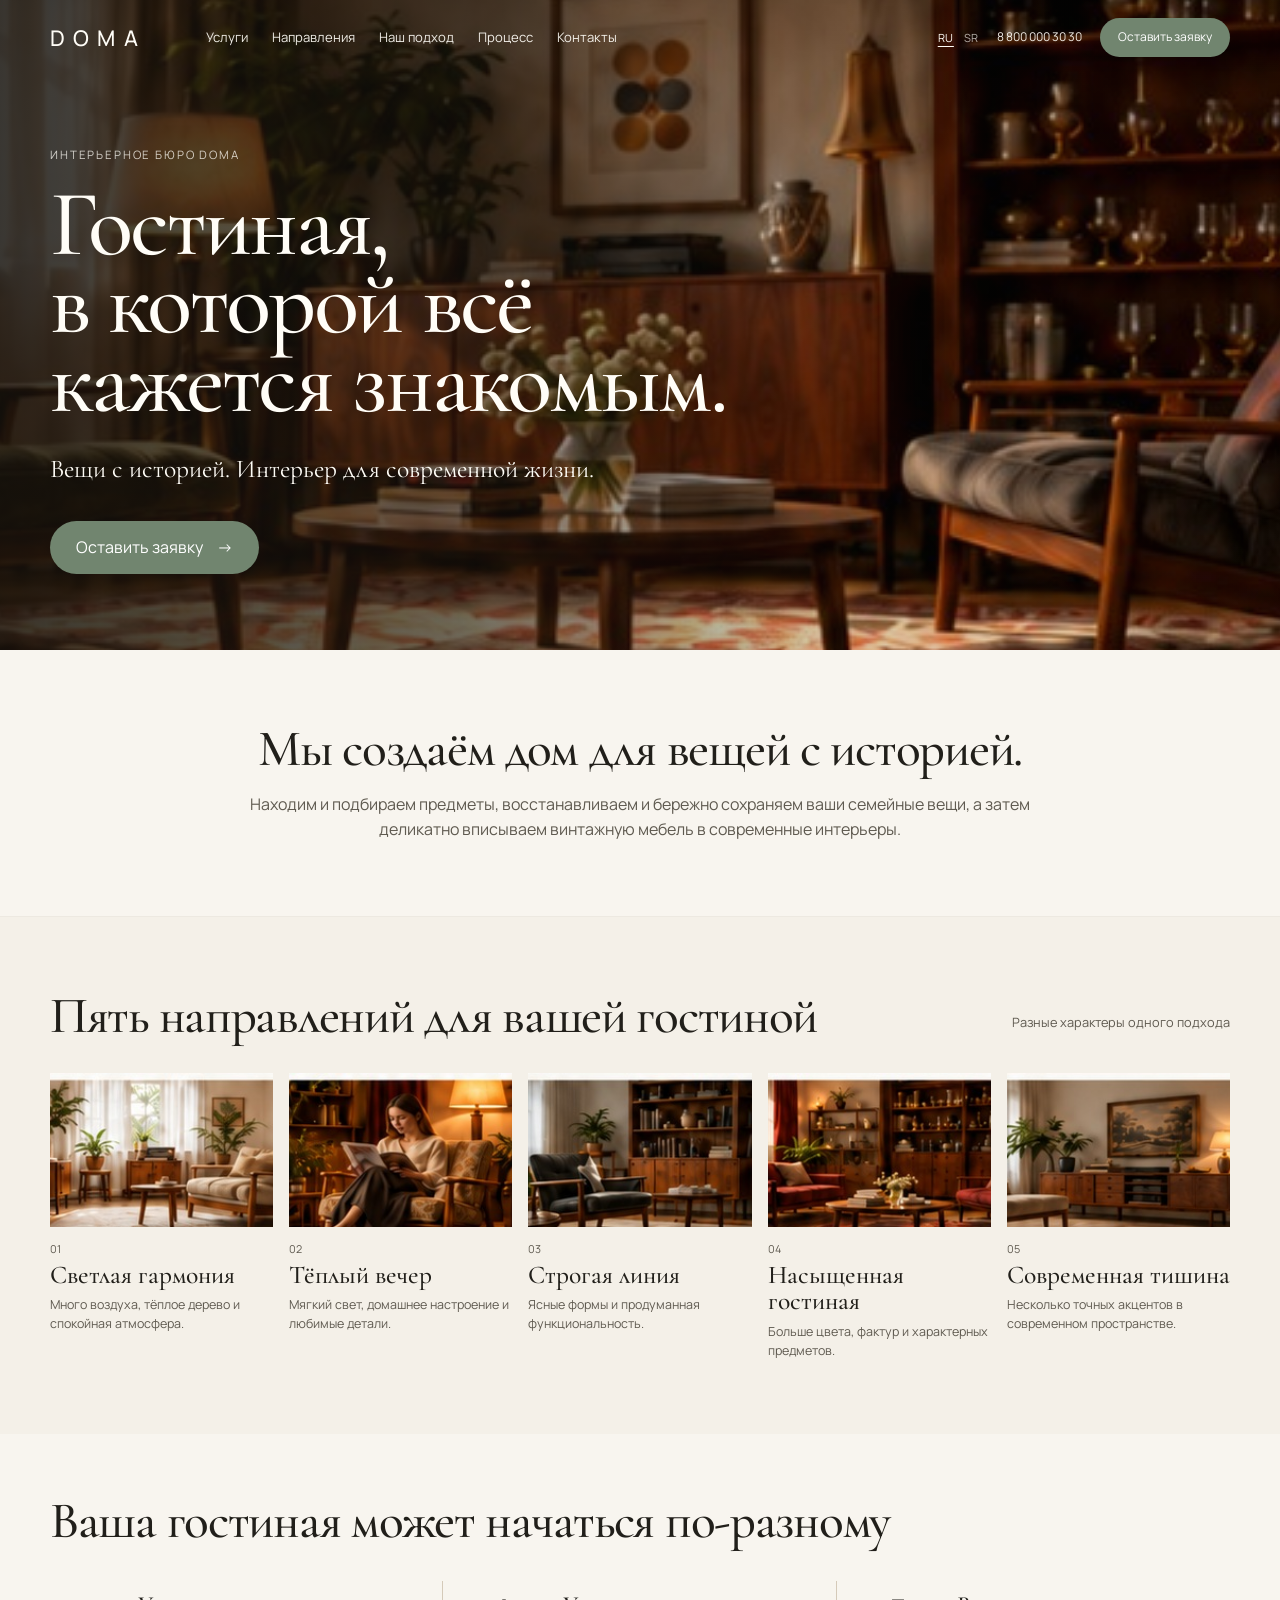
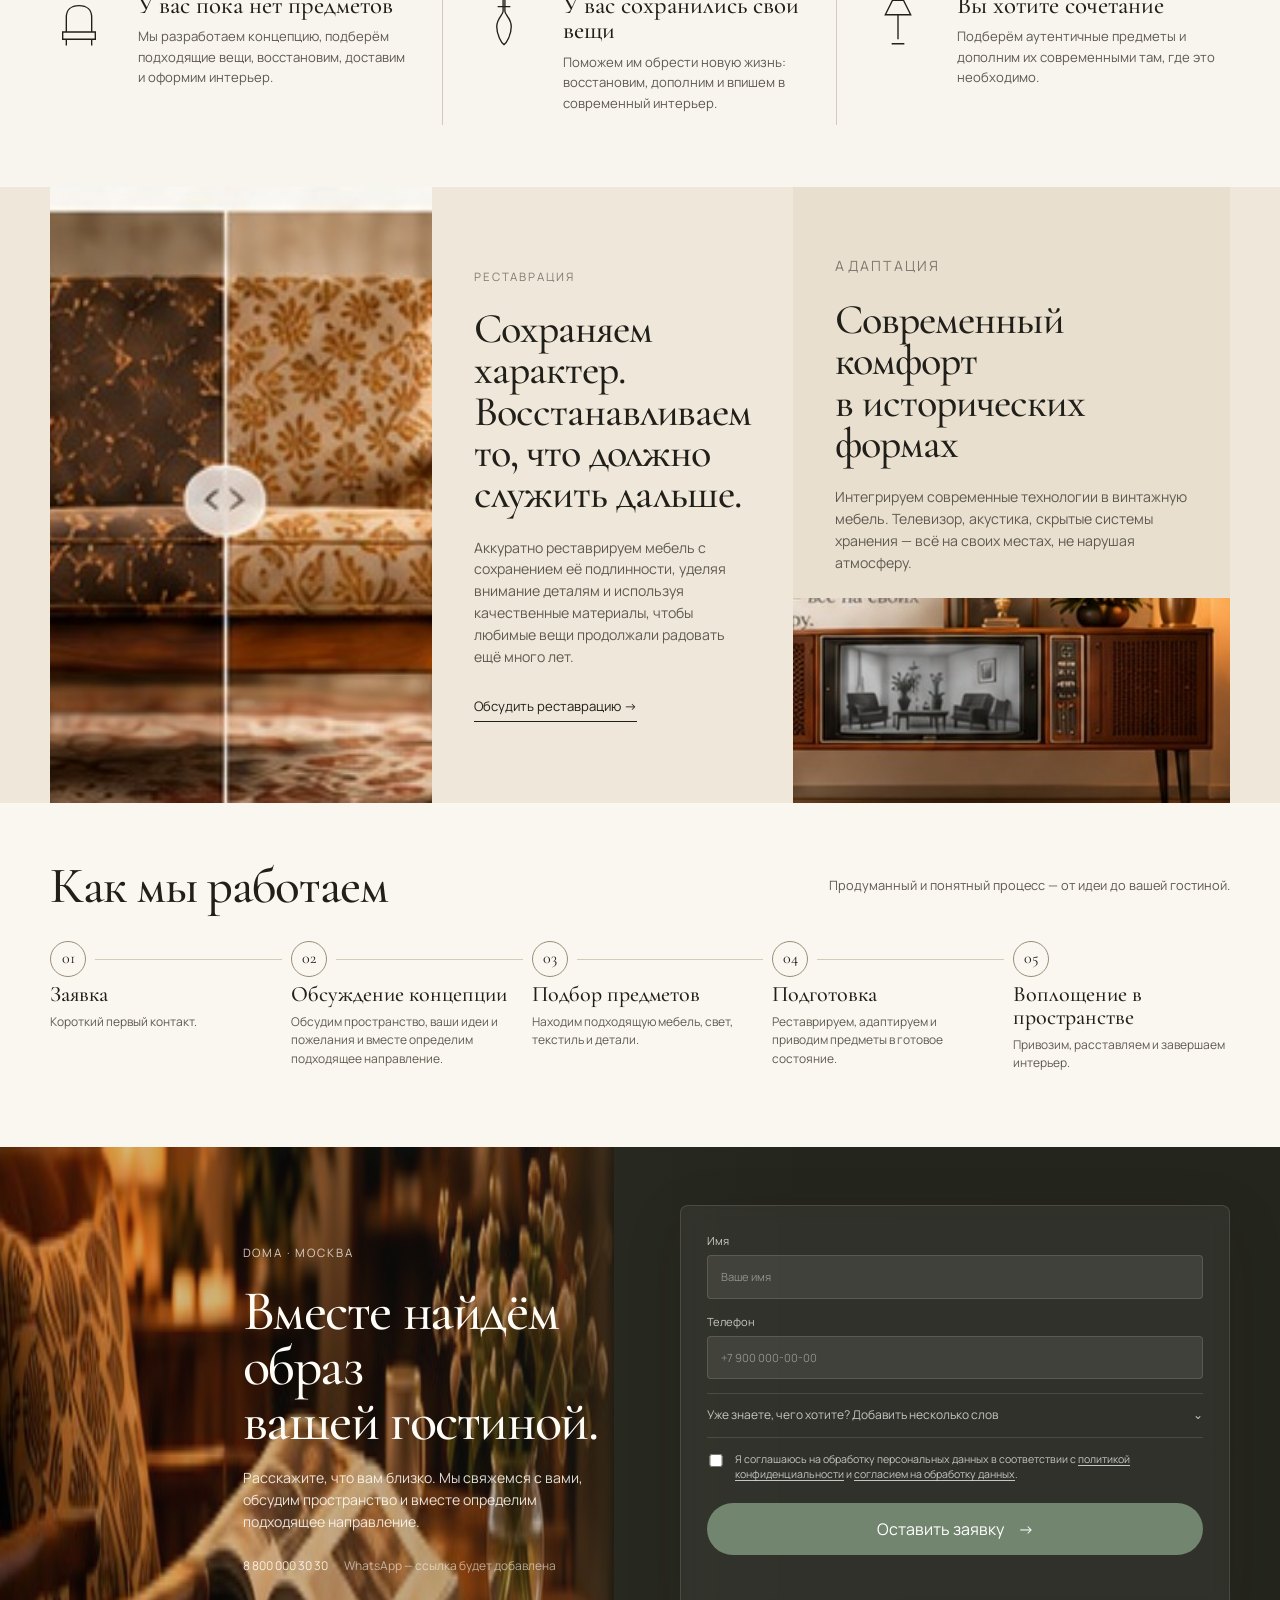
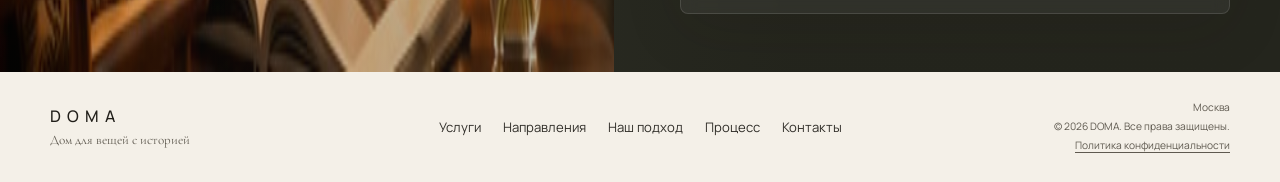
==== index.html @ 8024b42d "01" ====
<!doctype html>
<html lang="ru">
<head>
  <meta charset="utf-8">
  <meta name="viewport" content="width=device-width, initial-scale=1">
  <meta name="description" content="DOMA — интерьерное бюро. Гостиные с вещами с историей и комфортом современной жизни.">
  <meta name="theme-color" content="#2d2a20">
  <title>DOMA — вещи с историей, интерьер для современной жизни</title>
  <link rel="preconnect" href="https://fonts.googleapis.com">
  <link rel="preconnect" href="https://fonts.gstatic.com" crossorigin>
  <link href="https://fonts.googleapis.com/css2?family=Cormorant+Garamond:wght@400;500;600&family=Manrope:wght@400;500;600&display=swap" rel="stylesheet">
  <link rel="alternate" hreflang="ru" href="index.html">
  <link rel="alternate" hreflang="sr-Latn" href="sr/index.html">
  <link rel="stylesheet" href="styles.css">
</head>
<body>
  <header class="site-header" id="top">
    <div class="container header-row">
      <a class="brand" href="#top" aria-label="DOMA — на главную">DOMA</a>
      <button class="menu-toggle" type="button" aria-expanded="false" aria-controls="main-nav" aria-label="Открыть меню">
        <span></span><span></span>
      </button>
      <nav class="main-nav" id="main-nav" aria-label="Основная навигация">
        <a href="#services">Услуги</a>
        <a href="#directions">Направления</a>
        <a href="#approach">Наш подход</a>
        <a href="#process">Процесс</a>
        <a href="#contacts">Контакты</a>
      </nav>
      <div class="header-meta">
        <div class="language-switch" aria-label="Языки">
          <a class="active" href="index.html" lang="ru" aria-current="page">RU</a>
          <a href="sr/index.html" lang="sr-Latn">SR</a>
        </div>
        <span class="header-phone">8 800 000 30 30</span>
        <a class="button button-small" href="#contacts">Оставить заявку</a>
      </div>
    </div>
  </header>

  <main>
    <section class="hero" aria-labelledby="hero-title">
      <div class="hero-media" role="img" aria-label="Тёплая гостиная с деревянной мебелью, креслами и мягким светом"></div>
      <div class="hero-shade"></div>
      <div class="container hero-content">
        <p class="eyebrow">Интерьерное бюро DOMA</p>
        <h1 id="hero-title">Гостиная,<br>в которой всё<br>кажется знакомым.</h1>
        <p class="hero-lead">Вещи с историей. Интерьер для современной жизни.</p>
        <a class="button" href="#contacts">Оставить заявку <span aria-hidden="true">→</span></a>
      </div>
    </section>

    <section class="intro section" id="approach">
      <div class="container intro-inner">
        <h2>Мы создаём дом для вещей с историей.</h2>
        <p>Находим и подбираем предметы, восстанавливаем и бережно сохраняем ваши семейные вещи, а затем деликатно вписываем винтажную мебель в современные интерьеры.</p>
      </div>
    </section>

    <section class="section directions" id="directions">
      <div class="container">
        <div class="section-heading-row">
          <h2>Пять направлений для вашей гостиной</h2>
          <span class="quiet-link">Разные характеры одного подхода</span>
        </div>

        <div class="direction-grid" role="list">
          <article class="direction-card" role="listitem">
            <img src="assets/direction-1.jpg" alt="Светлая гостиная с деревянной мебелью и спокойной палитрой" loading="lazy">
            <div class="direction-number">01</div>
            <h3>Светлая гармония</h3>
            <p>Много воздуха, тёплое дерево и спокойная атмосфера.</p>
          </article>
          <article class="direction-card" role="listitem">
            <img src="assets/direction-2.jpg" alt="Женщина читает журнал в кресле при тёплом свете торшера" loading="lazy">
            <div class="direction-number">02</div>
            <h3>Тёплый вечер</h3>
            <p>Мягкий свет, домашнее настроение и любимые детали.</p>
          </article>
          <article class="direction-card" role="listitem">
            <img src="assets/direction-3.jpg" alt="Строгая гостиная с лаконичной деревянной мебелью" loading="lazy">
            <div class="direction-number">03</div>
            <h3>Строгая линия</h3>
            <p>Ясные формы и продуманная функциональность.</p>
          </article>
          <article class="direction-card" role="listitem">
            <img src="assets/direction-4.jpg" alt="Насыщенная гостиная с сервантом, ковром и тёплым светом" loading="lazy">
            <div class="direction-number">04</div>
            <h3>Насыщенная гостиная</h3>
            <p>Больше цвета, фактур и характерных предметов.</p>
          </article>
          <article class="direction-card" role="listitem">
            <img src="assets/direction-5.jpg" alt="Современная спокойная гостиная с несколькими винтажными акцентами" loading="lazy">
            <div class="direction-number">05</div>
            <h3>Современная тишина</h3>
            <p>Несколько точных акцентов в современном пространстве.</p>
          </article>
        </div>
      </div>
    </section>

    <section class="section services" id="services">
      <div class="container">
        <h2>Ваша гостиная может начаться по-разному</h2>
        <div class="service-grid">
          <article class="service-item">
            <svg viewBox="0 0 64 64" aria-hidden="true"><path d="M18 43V27c0-8 5-13 14-13s14 5 14 13v16M14 43h36v8H14zM18 51v7M46 51v7"/></svg>
            <div><h3>У вас пока нет предметов</h3><p>Мы разработаем концепцию, подберём подходящие вещи, восстановим, доставим и оформим интерьер.</p></div>
          </article>
          <article class="service-item">
            <svg viewBox="0 0 64 64" aria-hidden="true"><path d="M31 7v13c0 4-7 8-7 17 0 9 5 18 8 20 3-2 8-11 8-20 0-9-7-13-7-17V7M25 15h14"/></svg>
            <div><h3>У вас сохранились свои вещи</h3><p>Поможем им обрести новую жизнь: восстановим, дополним и впишем в современный интерьер.</p></div>
          </article>
          <article class="service-item">
            <svg viewBox="0 0 64 64" aria-hidden="true"><path d="M18 24h28L38 8H26zM32 24v27M25 56h14"/></svg>
            <div><h3>Вы хотите сочетание</h3><p>Подберём аутентичные предметы и дополним их современными там, где это необходимо.</p></div>
          </article>
        </div>
      </div>
    </section>

    <section class="craft-section">
      <div class="container craft-grid">
        <div class="restoration-visual">
          <img src="assets/restoration.jpg" alt="Кресло до и после реставрации" loading="lazy">
        </div>
        <div class="craft-copy">
          <p class="eyebrow dark">Реставрация</p>
          <h2>Сохраняем характер.<br>Восстанавливаем то, что должно служить дальше.</h2>
          <p>Аккуратно реставрируем мебель с сохранением её подлинности, уделяя внимание деталям и используя качественные материалы, чтобы любимые вещи продолжали радовать ещё много лет.</p>
          <a class="text-button" href="#contacts">Обсудить реставрацию <span aria-hidden="true">→</span></a>
        </div>
        <div class="technology-card">
          <div class="technology-copy">
            <p class="eyebrow dark">Адаптация</p>
            <h2>Современный комфорт<br>в исторических формах</h2>
            <p>Интегрируем современные технологии в винтажную мебель. Телевизор, акустика, скрытые системы хранения — всё на своих местах, не нарушая атмосферу.</p>
          </div>
          <img src="assets/tv.jpg" alt="Телевизор в деревянном корпусе в стилистике 1970-х на высоких ножках" loading="lazy">
        </div>
      </div>
    </section>

    <section class="section process" id="process">
      <div class="container">
        <div class="section-heading-row process-heading">
          <h2>Как мы работаем</h2>
          <p>Продуманный и понятный процесс — от идеи до вашей гостиной.</p>
        </div>
        <ol class="process-list">
          <li><span>01</span><h3>Заявка</h3><p>Короткий первый контакт.</p></li>
          <li><span>02</span><h3>Обсуждение концепции</h3><p>Обсудим пространство, ваши идеи и пожелания и вместе определим подходящее направление.</p></li>
          <li><span>03</span><h3>Подбор предметов</h3><p>Находим подходящую мебель, свет, текстиль и детали.</p></li>
          <li><span>04</span><h3>Подготовка</h3><p>Реставрируем, адаптируем и приводим предметы в готовое состояние.</p></li>
          <li><span>05</span><h3>Воплощение в пространстве</h3><p>Привозим, расставляем и завершаем интерьер.</p></li>
        </ol>
      </div>
    </section>

    <section class="contact-section" id="contacts">
      <div class="contact-media" aria-hidden="true"></div>
      <div class="contact-shade" aria-hidden="true"></div>
      <div class="container contact-grid">
        <div class="contact-copy">
          <p class="eyebrow">DOMA · Москва</p>
          <h2>Вместе найдём образ<br>вашей гостиной.</h2>
          <p>Расскажите, что вам близко. Мы свяжемся с вами, обсудим пространство и вместе определим подходящее направление.</p>
          <div class="contact-notes">
            <span>8 800 000 30 30</span>
            <span class="muted-contact">WhatsApp — ссылка будет добавлена</span>
          </div>
        </div>

        <form class="lead-form" id="lead-form" action="https://formsubmit.co/d2359011@gmail.com" method="POST" novalidate>
          <input type="hidden" name="_subject" value="Новая заявка с сайта DOMA">
          <input type="hidden" name="_template" value="table">
          <input type="text" name="_honey" class="honey" tabindex="-1" autocomplete="off" aria-hidden="true">

          <label>Имя
            <input type="text" name="name" autocomplete="name" required placeholder="Ваше имя">
          </label>
          <label>Телефон
            <input type="tel" name="phone" autocomplete="tel" inputmode="tel" required placeholder="+7 900 000-00-00">
          </label>

          <button class="optional-toggle" type="button" aria-expanded="false" aria-controls="optional-message">
            Уже знаете, чего хотите? Добавить несколько слов <span aria-hidden="true">⌄</span>
          </button>
          <div class="optional-message" id="optional-message" hidden>
            <label>Комментарий <span class="optional">необязательно</span>
              <textarea name="message" rows="4" placeholder="Например, какие вещи уже есть или какую атмосферу вы представляете"></textarea>
            </label>
          </div>

          <label class="consent-row">
            <input type="checkbox" name="consent" value="yes" required>
            <span>Я соглашаюсь на обработку персональных данных в соответствии с <a href="privacy.html" target="_blank" rel="noopener">политикой конфиденциальности</a> и <a href="consent.html" target="_blank" rel="noopener">согласием на обработку данных</a>.</span>
          </label>

          <button class="button form-submit" type="submit">Оставить заявку <span aria-hidden="true">→</span></button>
          <p class="form-status" id="form-status" role="status" aria-live="polite"></p>
        </form>
      </div>
    </section>
  </main>

  <footer class="footer">
    <div class="container footer-row">
      <div>
        <div class="brand footer-brand">DOMA</div>
        <div class="footer-tagline">Дом для вещей с историей</div>
      </div>
      <nav class="footer-nav" aria-label="Навигация в подвале">
        <a href="#services">Услуги</a>
        <a href="#directions">Направления</a>
        <a href="#approach">Наш подход</a>
        <a href="#process">Процесс</a>
        <a href="#contacts">Контакты</a>
      </nav>
      <div class="footer-legal">
        <span>Москва</span>
        <span>© 2026 DOMA. Все права защищены.</span>
        <a href="privacy.html">Политика конфиденциальности</a>
      </div>
    </div>
  </footer>

  <script src="script.js"></script>
</body>
</html>
---- styles.css ----
:root {
  --ink: #211f1a;
  --soft-ink: #5f5a50;
  --paper: #f4f0e8;
  --paper-2: #ece5d8;
  --line: #d5cab9;
  --green: #71856f;
  --green-dark: #566a55;
  --dark: #2c2b21;
  --white: #fffdf7;
  --serif: "Cormorant Garamond", Georgia, serif;
  --sans: "Manrope", Arial, sans-serif;
  --shadow: 0 16px 60px rgba(31, 25, 17, .12);
}

* { box-sizing: border-box; }
html { scroll-behavior: smooth; }
body {
  margin: 0;
  color: var(--ink);
  background: var(--paper);
  font-family: var(--sans);
  font-size: 16px;
  line-height: 1.55;
  -webkit-font-smoothing: antialiased;
}
img { display: block; max-width: 100%; }
a { color: inherit; }
button, input, textarea { font: inherit; }
button { color: inherit; }
.container { width: min(1180px, calc(100% - 48px)); margin-inline: auto; }
.section { padding: 74px 0; }
h1, h2, h3 { font-family: var(--serif); font-weight: 500; margin: 0; }
h2 { font-size: clamp(2.2rem, 4vw, 4.2rem); line-height: .98; letter-spacing: -.025em; }
h3 { font-size: 1.72rem; line-height: 1.04; }
p { margin: 0; }

.site-header {
  position: absolute;
  z-index: 20;
  top: 0;
  left: 0;
  right: 0;
  color: var(--white);
  padding: 18px 0;
}
.header-row { display: flex; align-items: center; gap: 26px; }
.brand {
  font-family: var(--sans);
  font-weight: 500;
  letter-spacing: .38em;
  text-decoration: none;
  font-size: 1.35rem;
  white-space: nowrap;
}
.main-nav { display: flex; gap: 24px; margin-left: 34px; }
.main-nav a, .footer-nav a { text-decoration: none; font-size: .82rem; opacity: .92; }
.main-nav a:hover, .footer-nav a:hover { opacity: .65; }
.header-meta { display: flex; align-items: center; gap: 18px; margin-left: auto; font-size: .75rem; }
.language-switch { display: flex; gap: 10px; font-size: .7rem; letter-spacing: .05em; }
.language-switch a { color: inherit; text-decoration: none; opacity: .68; }
.language-switch a:hover { opacity: 1; }
.language-switch a.active { opacity: 1; text-decoration: underline; text-underline-offset: 4px; }
.header-phone { white-space: nowrap; opacity: .92; }
.menu-toggle { display: none; }

.button {
  display: inline-flex;
  align-items: center;
  justify-content: center;
  gap: 14px;
  border: 0;
  border-radius: 999px;
  padding: 14px 26px;
  background: var(--green);
  color: #fff;
  text-decoration: none;
  cursor: pointer;
  transition: transform .2s ease, background .2s ease;
}
.button:hover { background: var(--green-dark); transform: translateY(-1px); }
.button-small { padding: 10px 18px; font-size: .75rem; }

.hero { min-height: 650px; position: relative; display: grid; align-items: center; overflow: hidden; color: var(--white); }
.hero-media {
  position: absolute; inset: 0;
  background: url("assets/hero.jpg") center center / cover no-repeat;
  transform: scale(1.035);
}
.hero-shade {
  position: absolute; inset: 0;
  background: linear-gradient(90deg, rgba(20,17,12,.84) 0%, rgba(20,17,12,.62) 36%, rgba(20,17,12,.16) 65%, rgba(20,17,12,.06) 100%);
}
.hero-content { position: relative; z-index: 1; padding-top: 70px; }
.eyebrow { font-size: .72rem; text-transform: uppercase; letter-spacing: .16em; opacity: .76; margin-bottom: 22px; }
.eyebrow.dark { color: var(--soft-ink); }
.hero h1 { font-size: clamp(3.5rem, 7.3vw, 7.1rem); line-height: .84; letter-spacing: -.025em; max-width: 760px; }
.hero-lead { font-family: var(--serif); font-size: clamp(1.15rem, 2vw, 1.6rem); margin: 28px 0 32px; }

.intro { background: #f8f5ef; border-bottom: 1px solid rgba(100,89,70,.08); }
.intro-inner { text-align: center; max-width: 970px; }
.intro h2 { font-size: clamp(2.4rem, 4vw, 4rem); }
.intro p { max-width: 850px; margin: 18px auto 0; color: var(--soft-ink); font-size: 1rem; }

.section-heading-row { display: flex; align-items: end; justify-content: space-between; gap: 30px; margin-bottom: 32px; }
.quiet-link { color: var(--soft-ink); font-size: .8rem; padding-bottom: 8px; }
.direction-grid { display: grid; grid-template-columns: repeat(5, 1fr); gap: 16px; }
.direction-card img { width: 100%; aspect-ratio: 1.45 / 1; object-fit: cover; }
.direction-number { margin-top: 14px; font-size: .68rem; color: var(--soft-ink); }
.direction-card h3 { font-size: 1.6rem; margin-top: 4px; }
.direction-card p { color: var(--soft-ink); font-size: .78rem; margin-top: 8px; line-height: 1.5; }

.services { background: #f8f5ef; padding-top: 62px; padding-bottom: 62px; }
.services h2 { margin-bottom: 34px; }
.service-grid { display: grid; grid-template-columns: repeat(3, 1fr); }
.service-item { display: grid; grid-template-columns: 68px 1fr; gap: 20px; padding: 12px 32px; border-right: 1px solid var(--line); }
.service-item:first-child { padding-left: 0; }
.service-item:last-child { border-right: 0; padding-right: 0; }
.service-item svg { width: 58px; height: 58px; fill: none; stroke: currentColor; stroke-width: 1.5; }
.service-item h3 { font-size: 1.55rem; }
.service-item p { color: var(--soft-ink); font-size: .82rem; margin-top: 8px; }

.craft-section { background: #efe7da; }
.craft-grid { display: grid; grid-template-columns: 1.05fr .78fr 1.2fr; align-items: stretch; }
.restoration-visual img { width: 100%; height: 100%; min-height: 420px; object-fit: cover; }
.craft-copy { padding: 52px 42px; display: flex; flex-direction: column; justify-content: center; }
.craft-copy h2, .technology-card h2 { font-size: clamp(2.1rem, 3.3vw, 3.35rem); }
.craft-copy > p:not(.eyebrow), .technology-card p { color: var(--soft-ink); font-size: .88rem; margin-top: 22px; }
.text-button { align-self: flex-start; margin-top: 28px; text-decoration: none; border-bottom: 1px solid var(--ink); padding-bottom: 5px; font-size: .82rem; }
.technology-card { background: #e9dfcf; position: relative; display: flex; flex-direction: column; overflow: hidden; }
.technology-copy { padding: 46px 42px 24px; position: relative; z-index: 2; }
.technology-card img { margin-top: auto; width: 100%; height: 205px; object-fit: cover; object-position: center 55%; }

.process { background: #faf7f0; padding-top: 58px; }
.process-heading { align-items: center; margin-bottom: 30px; }
.process-heading p { color: var(--soft-ink); font-size: .8rem; }
.process-list { list-style: none; padding: 0; margin: 0; display: grid; grid-template-columns: repeat(5, 1fr); gap: 24px; }
.process-list li { position: relative; padding-top: 42px; }
.process-list li::before { content: ""; position: absolute; left: 45px; right: -15px; top: 18px; height: 1px; background: var(--line); }
.process-list li:last-child::before { display: none; }
.process-list span { position: absolute; top: 0; left: 0; width: 36px; height: 36px; border: 1px solid #9b8d78; border-radius: 50%; display: grid; place-items: center; font-family: var(--serif); }
.process-list h3 { font-size: 1.38rem; }
.process-list p { font-size: .75rem; color: var(--soft-ink); margin-top: 7px; }

.contact-section { position: relative; color: var(--white); min-height: 430px; overflow: hidden; }
.contact-media { position: absolute; inset: 0; background: url("assets/cta.jpg") left center / 48% 100% no-repeat, #2b2c23; }
.contact-shade { position: absolute; inset: 0; background: linear-gradient(90deg, rgba(24,21,15,.12) 0%, rgba(36,37,29,.35) 42%, rgba(36,37,29,.97) 62%, rgba(36,37,29,1) 100%); }
.contact-grid { position: relative; z-index: 2; min-height: 430px; display: grid; grid-template-columns: 1fr 1fr; align-items: center; gap: 80px; padding-top: 58px; padding-bottom: 58px; }
.contact-copy { max-width: 540px; margin-left: 35%; }
.contact-copy h2 { font-size: clamp(2.5rem, 4.4vw, 4.6rem); }
.contact-copy > p:not(.eyebrow) { margin-top: 18px; max-width: 470px; opacity: .86; font-size: .88rem; }
.contact-notes { display: flex; flex-wrap: wrap; gap: 16px; margin-top: 24px; font-size: .75rem; opacity: .86; }
.muted-contact { opacity: .68; }

.lead-form { background: rgba(255,255,255,.06); border: 1px solid rgba(255,255,255,.12); padding: 26px; border-radius: 8px; backdrop-filter: blur(8px); box-shadow: var(--shadow); }
.lead-form label { display: block; font-size: .7rem; color: rgba(255,255,255,.72); margin-bottom: 14px; }
.lead-form input[type="text"], .lead-form input[type="tel"], .lead-form textarea {
  width: 100%; margin-top: 6px; border: 1px solid rgba(255,255,255,.13); background: rgba(255,255,255,.08); color: #fff; padding: 12px 13px; border-radius: 4px; outline: none;
}
.lead-form input:focus, .lead-form textarea:focus { border-color: rgba(255,255,255,.45); }
.lead-form ::placeholder { color: rgba(255,255,255,.42); }
.optional-toggle { width: 100%; background: transparent; color: rgba(255,255,255,.72); border: 0; border-top: 1px solid rgba(255,255,255,.12); border-bottom: 1px solid rgba(255,255,255,.12); padding: 12px 0; text-align: left; cursor: pointer; display: flex; justify-content: space-between; gap: 20px; font-size: .75rem; margin-bottom: 14px; }
.optional { opacity: .6; margin-left: 4px; }
.consent-row { display: grid !important; grid-template-columns: 18px 1fr; gap: 10px; align-items: start; line-height: 1.45; font-size: .66rem !important; }
.consent-row input { margin: 2px 0 0; }
.consent-row a { text-underline-offset: 2px; }
.form-submit { width: 100%; margin-top: 6px; }
.form-status { min-height: 20px; margin-top: 12px; font-size: .72rem; color: #e9e0cf; }
.honey { position: absolute !important; left: -9999px !important; opacity: 0 !important; }

.footer { background: #f4f0e8; padding: 28px 0; }
.footer-row { display: grid; grid-template-columns: 1fr auto 1fr; align-items: center; gap: 28px; }
.footer-brand { font-size: 1rem; }
.footer-tagline { color: var(--soft-ink); font-family: var(--serif); font-size: .82rem; margin-top: 2px; }
.footer-nav { display: flex; gap: 22px; }
.footer-legal { justify-self: end; display: flex; flex-direction: column; align-items: flex-end; gap: 3px; color: var(--soft-ink); font-size: .64rem; }
.footer-legal a { text-underline-offset: 3px; }

.legal-page { background: #f5f1e8; min-height: 100vh; }
.legal-header { padding: 26px 0; border-bottom: 1px solid var(--line); }
.legal-header .container { display: flex; justify-content: space-between; align-items: center; }
.legal-back { font-size: .8rem; text-decoration: none; }
.legal-main { padding: 60px 0 90px; }
.legal-content { max-width: 820px; }
.legal-content h1 { font-size: clamp(2.8rem, 6vw, 5rem); line-height: .95; }
.legal-content h2 { font-size: 2rem; margin: 40px 0 12px; }
.legal-content p, .legal-content li { color: var(--soft-ink); font-size: .9rem; }
.legal-content ul { padding-left: 20px; }
.legal-note { margin: 26px 0; padding: 18px 20px; background: #ebe2d3; border-left: 3px solid #8a7d68; }

@media (max-width: 1040px) {
  .main-nav { display: none; position: absolute; top: 66px; left: 24px; right: 24px; margin: 0; padding: 20px; background: rgba(30,28,23,.96); border-radius: 8px; flex-direction: column; }
  .main-nav.open { display: flex; }
  .menu-toggle { margin-left: auto; display: grid; gap: 5px; width: 36px; height: 36px; place-content: center; border: 0; background: transparent; color: inherit; }
  .menu-toggle span { display: block; width: 22px; height: 1px; background: currentColor; }
  .header-meta { margin-left: 0; }
  .header-phone { display: none; }
  .direction-grid { grid-template-columns: repeat(3, 1fr); row-gap: 32px; }
  .service-grid { grid-template-columns: 1fr; gap: 20px; }
  .service-item { border-right: 0; border-bottom: 1px solid var(--line); padding: 20px 0; }
  .craft-grid { grid-template-columns: 1fr 1fr; }
  .technology-card { grid-column: 1 / -1; display: grid; grid-template-columns: 1fr 1.1fr; }
  .technology-card img { height: 100%; min-height: 280px; }
  .process-list { grid-template-columns: repeat(3, 1fr); }
  .process-list li::before { display: none; }
  .contact-copy { margin-left: 0; }
  .footer-row { grid-template-columns: 1fr 1fr; }
  .footer-nav { display: none; }
}

@media (max-width: 720px) {
  .container { width: min(100% - 30px, 1180px); }
  .site-header { padding-top: 14px; }
  .header-meta .button-small { display: none; }
  .hero { min-height: 670px; align-items: end; }
  .hero-media { background-position: 58% center; }
  .hero-shade { background: linear-gradient(0deg, rgba(17,15,11,.92) 0%, rgba(17,15,11,.58) 58%, rgba(17,15,11,.16) 100%); }
  .hero-content { padding: 0 0 66px; }
  .hero h1 { font-size: clamp(3.15rem, 15vw, 5.3rem); }
  .section { padding: 56px 0; }
  .intro { padding: 48px 0; }
  .section-heading-row { display: block; }
  .quiet-link { display: block; margin-top: 12px; }
  .direction-grid { display: flex; overflow-x: auto; scroll-snap-type: x mandatory; gap: 14px; padding-bottom: 12px; margin-right: -15px; }
  .direction-card { min-width: 78vw; scroll-snap-align: start; }
  .direction-card img { aspect-ratio: 1.4/1; }
  .services h2 { font-size: 2.7rem; }
  .craft-grid { grid-template-columns: 1fr; }
  .restoration-visual img { min-height: 0; aspect-ratio: 1.55/1; }
  .craft-copy { padding: 38px 24px 48px; }
  .technology-card { grid-column: auto; grid-template-columns: 1fr; }
  .technology-copy { padding: 38px 24px 22px; }
  .technology-card img { min-height: 210px; height: 210px; }
  .process-heading p { margin-top: 12px; }
  .process-list { grid-template-columns: 1fr; gap: 14px; }
  .process-list li { border-top: 1px solid var(--line); padding: 18px 0 18px 52px; }
  .process-list span { top: 18px; }
  .contact-media { background-size: auto 43%; background-position: center top; }
  .contact-shade { background: linear-gradient(180deg, rgba(20,18,13,.22) 0%, rgba(39,39,31,.84) 36%, rgba(39,39,31,1) 57%, rgba(39,39,31,1) 100%); }
  .contact-grid { grid-template-columns: 1fr; gap: 26px; padding-top: 190px; }
  .contact-copy { margin: 0; }
  .lead-form { padding: 20px; }
  .footer-row { grid-template-columns: 1fr; }
  .footer-legal { justify-self: start; align-items: flex-start; margin-top: 10px; }
}
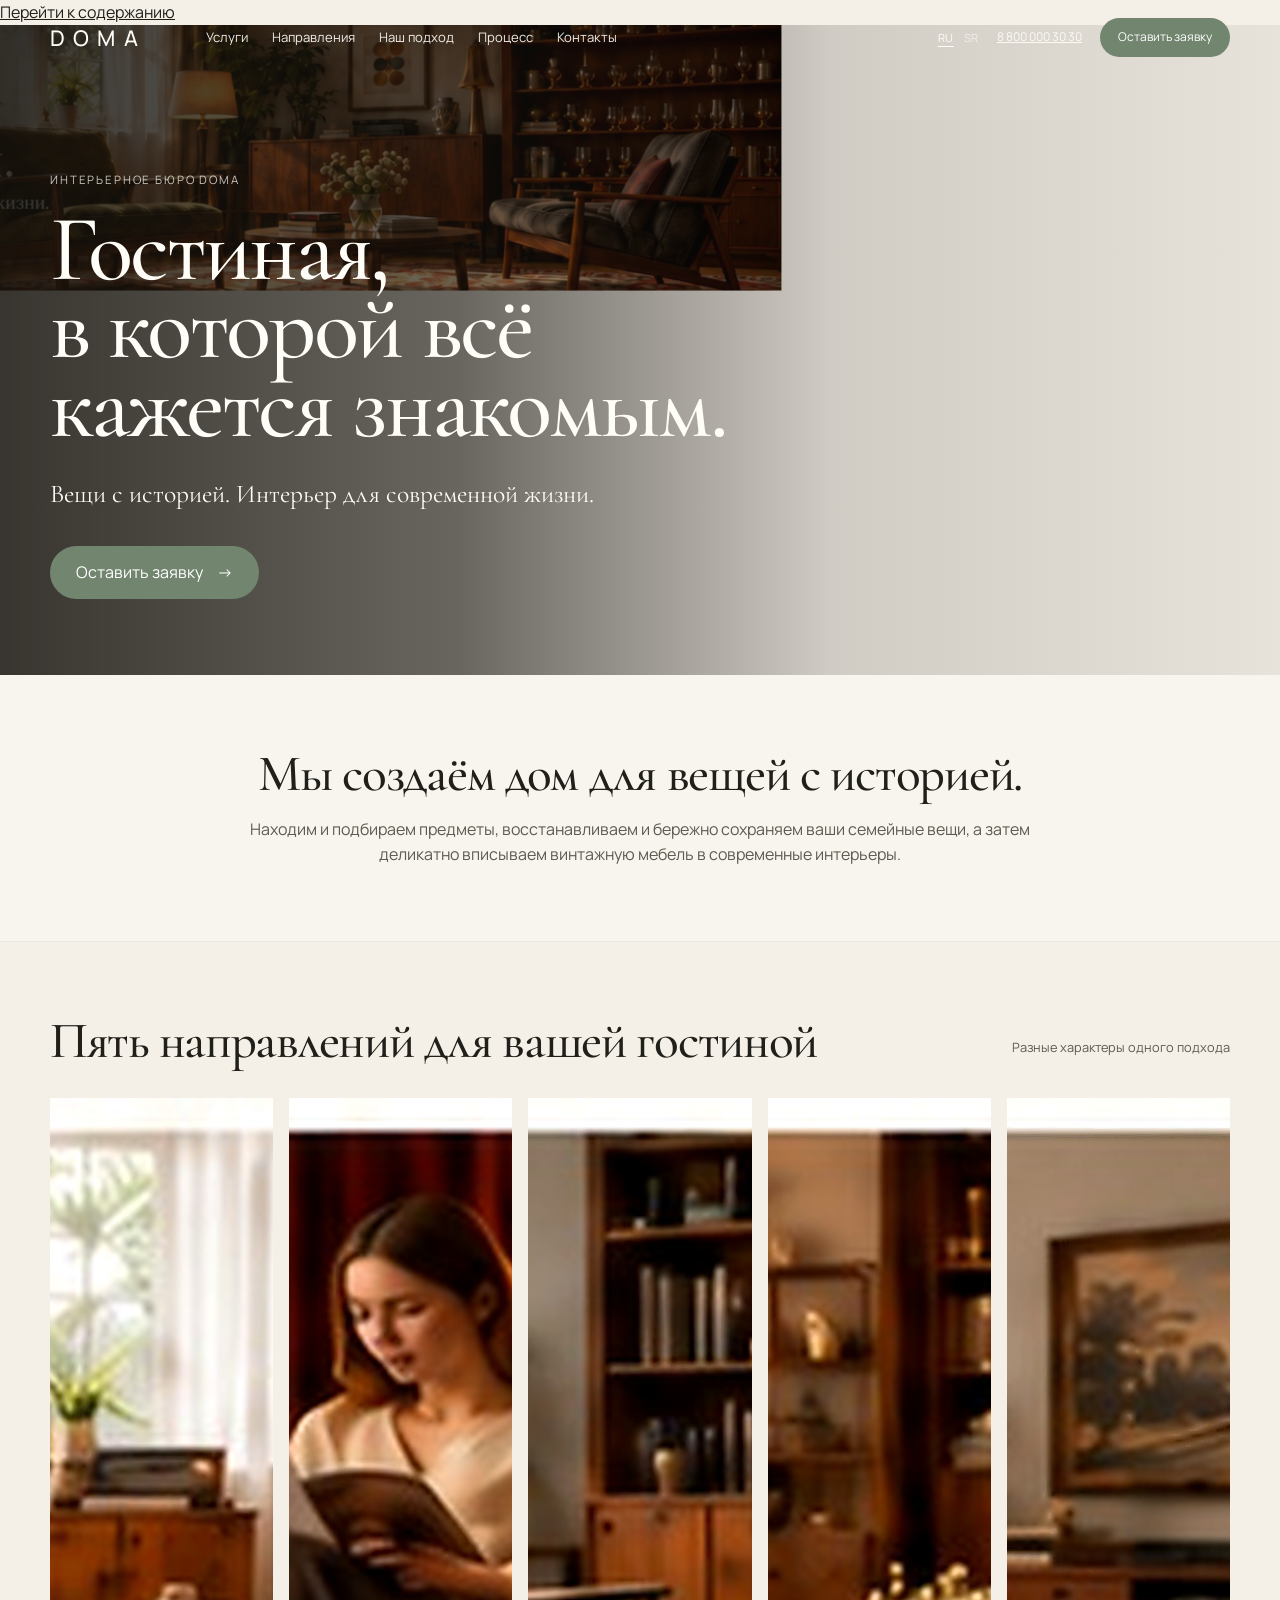
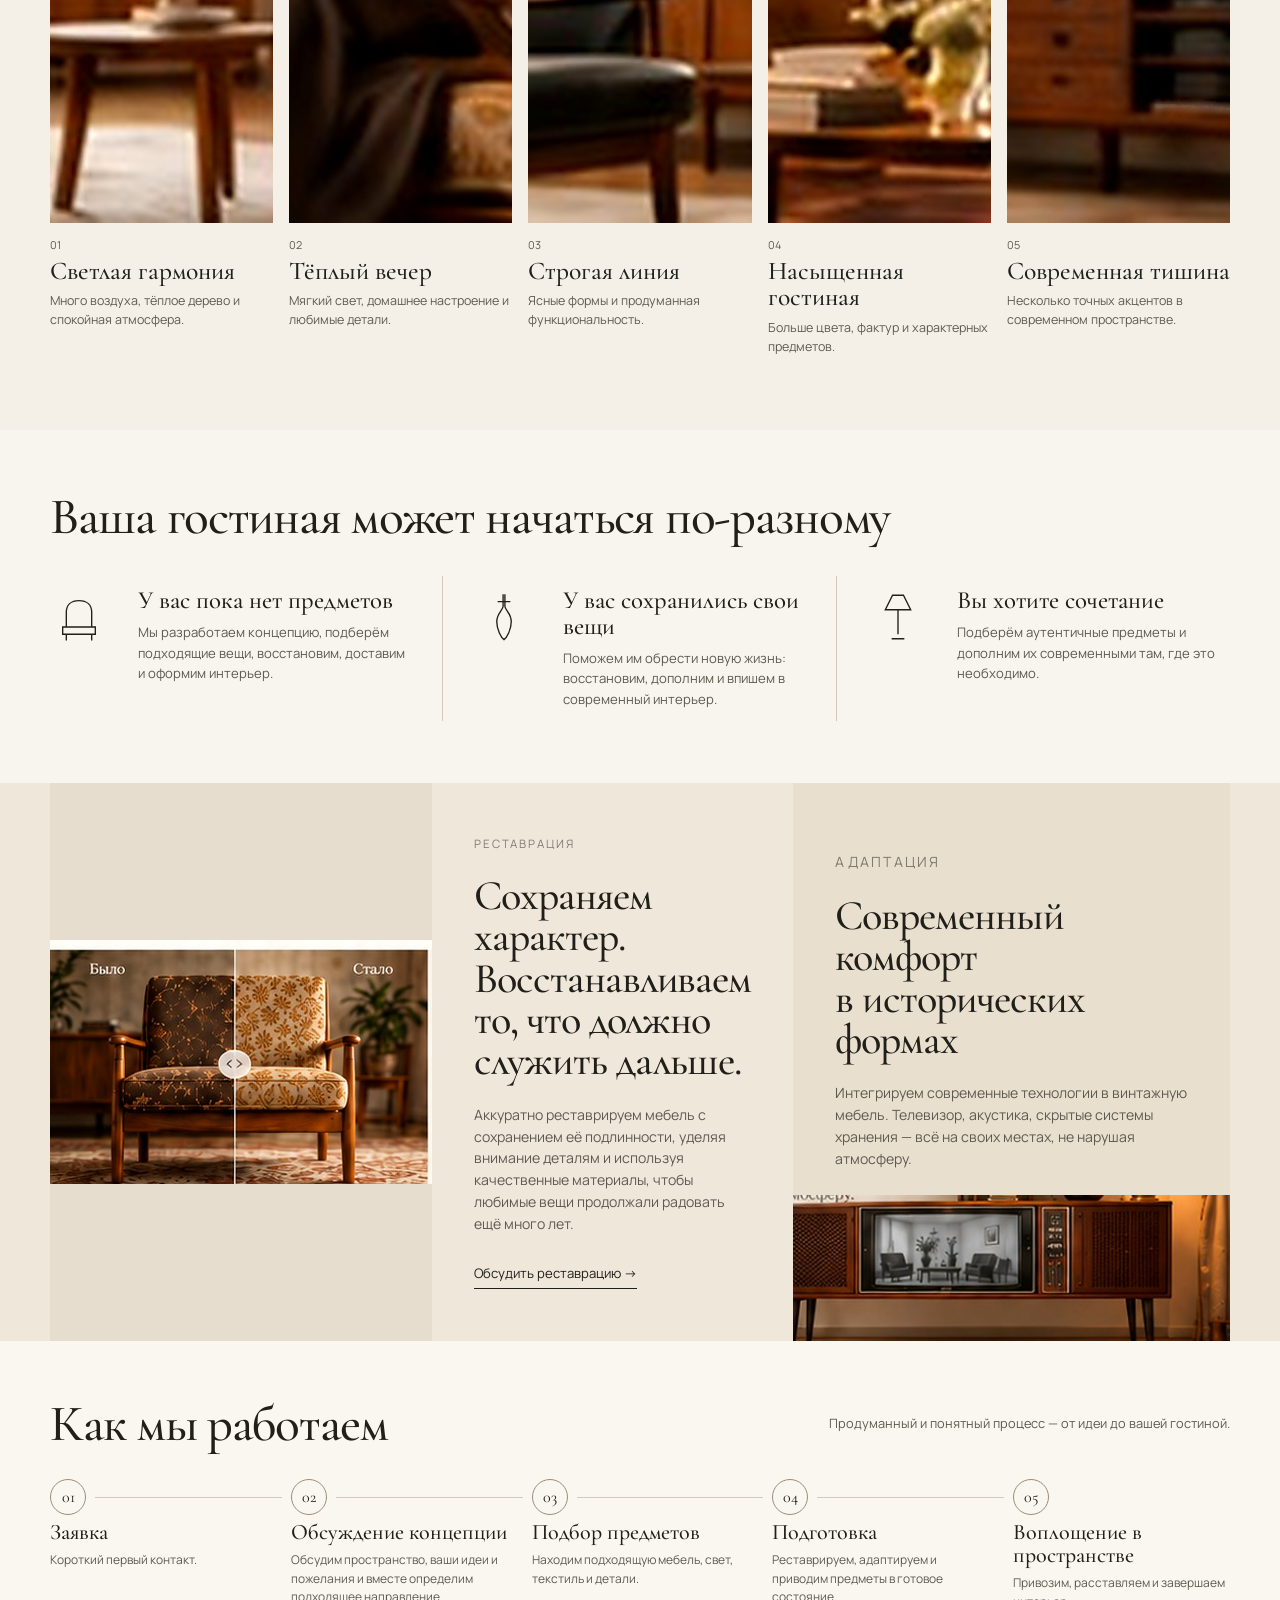
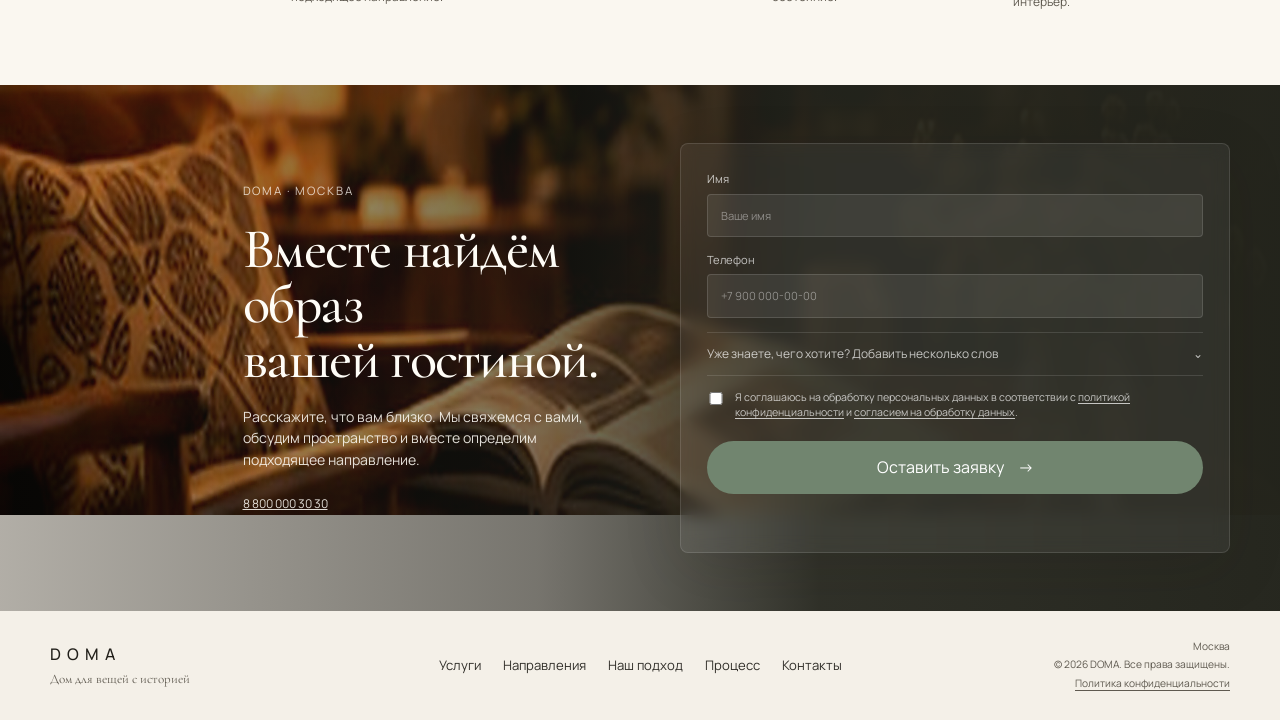
==== commit e53bc168: "Improve index.html for accessibility, SEO and responsive behavior" ====
--- a/index.html
+++ b/index.html
@@ -4,16 +4,30 @@
   <meta charset="utf-8">
   <meta name="viewport" content="width=device-width, initial-scale=1">
   <meta name="description" content="DOMA — интерьерное бюро. Гостиные с вещами с историей и комфортом современной жизни.">
+  <meta name="robots" content="index,follow,max-image-preview:large">
   <meta name="theme-color" content="#2d2a20">
+  <link rel="canonical" href="https://dm-mitrii.github.io/DOMA-Landing/">
+  <meta property="og:type" content="website">
+  <meta property="og:site_name" content="DOMA">
+  <meta property="og:locale" content="ru_RU">
+  <meta property="og:title" content="DOMA — вещи с историей, интерьер для современной жизни">
+  <meta property="og:description" content="Гостиные с вещами с историей и комфортом современной жизни.">
+  <meta property="og:url" content="https://dm-mitrii.github.io/DOMA-Landing/">
+  <meta property="og:image" content="https://dm-mitrii.github.io/DOMA-Landing/assets/direction-1.jpg">
+  <meta name="twitter:card" content="summary_large_image">
   <title>DOMA — вещи с историей, интерьер для современной жизни</title>
   <link rel="preconnect" href="https://fonts.googleapis.com">
   <link rel="preconnect" href="https://fonts.gstatic.com" crossorigin>
   <link href="https://fonts.googleapis.com/css2?family=Cormorant+Garamond:wght@400;500;600&family=Manrope:wght@400;500;600&display=swap" rel="stylesheet">
-  <link rel="alternate" hreflang="ru" href="index.html">
-  <link rel="alternate" hreflang="sr-Latn" href="sr/index.html">
+  <link rel="alternate" hreflang="ru" href="https://dm-mitrii.github.io/DOMA-Landing/">
+  <link rel="alternate" hreflang="sr-Latn" href="https://dm-mitrii.github.io/DOMA-Landing/sr/">
+  <link rel="alternate" hreflang="x-default" href="https://dm-mitrii.github.io/DOMA-Landing/">
+  <link rel="preload" as="image" href="assets/hero.jpg" fetchpriority="high">
+  <link rel="icon" href="favicon.svg" type="image/svg+xml">
   <link rel="stylesheet" href="styles.css">
 </head>
 <body>
+  <a class="skip-link" href="#main-content">Перейти к содержанию</a>
   <header class="site-header" id="top">
     <div class="container header-row">
       <a class="brand" href="#top" aria-label="DOMA — на главную">DOMA</a>
@@ -32,15 +46,15 @@
           <a class="active" href="index.html" lang="ru" aria-current="page">RU</a>
           <a href="sr/index.html" lang="sr-Latn">SR</a>
         </div>
-        <span class="header-phone">8 800 000 30 30</span>
+        <a class="header-phone" href="tel:+78000003030">8 800 000 30 30</a>
         <a class="button button-small" href="#contacts">Оставить заявку</a>
       </div>
     </div>
   </header>
 
-  <main>
+  <main id="main-content">
     <section class="hero" aria-labelledby="hero-title">
-      <div class="hero-media" role="img" aria-label="Тёплая гостиная с деревянной мебелью, креслами и мягким светом"></div>
+      <img class="hero-media" src="assets/hero.jpg" width="768" height="261" alt="Тёплая гостиная с деревянной мебелью, креслами и мягким светом" fetchpriority="high" decoding="async">
       <div class="hero-shade"></div>
       <div class="container hero-content">
         <p class="eyebrow">Интерьерное бюро DOMA</p>
@@ -66,31 +80,31 @@
 
         <div class="direction-grid" role="list">
           <article class="direction-card" role="listitem">
-            <img src="assets/direction-1.jpg" alt="Светлая гостиная с деревянной мебелью и спокойной палитрой" loading="lazy">
+            <img src="assets/direction-1.jpg" width="1110" height="725" alt="Светлая гостиная с деревянной мебелью и спокойной палитрой" loading="lazy" decoding="async">
             <div class="direction-number">01</div>
             <h3>Светлая гармония</h3>
             <p>Много воздуха, тёплое дерево и спокойная атмосфера.</p>
           </article>
           <article class="direction-card" role="listitem">
-            <img src="assets/direction-2.jpg" alt="Женщина читает журнал в кресле при тёплом свете торшера" loading="lazy">
+            <img src="assets/direction-2.jpg" width="1115" height="725" alt="Женщина читает журнал в кресле при тёплом свете торшера" loading="lazy" decoding="async">
             <div class="direction-number">02</div>
             <h3>Тёплый вечер</h3>
             <p>Мягкий свет, домашнее настроение и любимые детали.</p>
           </article>
           <article class="direction-card" role="listitem">
-            <img src="assets/direction-3.jpg" alt="Строгая гостиная с лаконичной деревянной мебелью" loading="lazy">
+            <img src="assets/direction-3.jpg" width="1110" height="725" alt="Строгая гостиная с лаконичной деревянной мебелью" loading="lazy" decoding="async">
             <div class="direction-number">03</div>
             <h3>Строгая линия</h3>
             <p>Ясные формы и продуманная функциональность.</p>
           </article>
           <article class="direction-card" role="listitem">
-            <img src="assets/direction-4.jpg" alt="Насыщенная гостиная с сервантом, ковром и тёплым светом" loading="lazy">
+            <img src="assets/direction-4.jpg" width="1115" height="725" alt="Насыщенная гостиная с сервантом, ковром и тёплым светом" loading="lazy" decoding="async">
             <div class="direction-number">04</div>
             <h3>Насыщенная гостиная</h3>
             <p>Больше цвета, фактур и характерных предметов.</p>
           </article>
           <article class="direction-card" role="listitem">
-            <img src="assets/direction-5.jpg" alt="Современная спокойная гостиная с несколькими винтажными акцентами" loading="lazy">
+            <img src="assets/direction-5.jpg" width="1220" height="725" alt="Современная спокойная гостиная с несколькими винтажными акцентами" loading="lazy" decoding="async">
             <div class="direction-number">05</div>
             <h3>Современная тишина</h3>
             <p>Несколько точных акцентов в современном пространстве.</p>
@@ -122,7 +136,7 @@
     <section class="craft-section">
       <div class="container craft-grid">
         <div class="restoration-visual">
-          <img src="assets/restoration.jpg" alt="Кресло до и после реставрации" loading="lazy">
+          <img src="assets/restoration.jpg" width="1492" height="956" alt="Кресло до и после реставрации" loading="lazy" decoding="async">
         </div>
         <div class="craft-copy">
           <p class="eyebrow dark">Реставрация</p>
@@ -136,7 +150,7 @@
             <h2>Современный комфорт<br>в исторических формах</h2>
             <p>Интегрируем современные технологии в винтажную мебель. Телевизор, акустика, скрытые системы хранения — всё на своих местах, не нарушая атмосферу.</p>
           </div>
-          <img src="assets/tv.jpg" alt="Телевизор в деревянном корпусе в стилистике 1970-х на высоких ножках" loading="lazy">
+          <img src="assets/tv.jpg" width="1780" height="593" alt="Телевизор в деревянном корпусе в стилистике 1970-х на высоких ножках" loading="lazy" decoding="async">
         </div>
       </div>
     </section>
@@ -158,7 +172,7 @@
     </section>
 
     <section class="contact-section" id="contacts">
-      <div class="contact-media" aria-hidden="true"></div>
+      <img class="contact-media" src="assets/cta.jpg" width="2400" height="430" alt="" loading="lazy" decoding="async" aria-hidden="true">
       <div class="contact-shade" aria-hidden="true"></div>
       <div class="container contact-grid">
         <div class="contact-copy">
@@ -166,8 +180,7 @@
           <h2>Вместе найдём образ<br>вашей гостиной.</h2>
           <p>Расскажите, что вам близко. Мы свяжемся с вами, обсудим пространство и вместе определим подходящее направление.</p>
           <div class="contact-notes">
-            <span>8 800 000 30 30</span>
-            <span class="muted-contact">WhatsApp — ссылка будет добавлена</span>
+            <a href="tel:+78000003030">8 800 000 30 30</a>
           </div>
         </div>
 
--- a/styles.css
+++ b/styles.css
@@ -105,7 +105,13 @@
 .section-heading-row { display: flex; align-items: end; justify-content: space-between; gap: 30px; margin-bottom: 32px; }
 .quiet-link { color: var(--soft-ink); font-size: .8rem; padding-bottom: 8px; }
 .direction-grid { display: grid; grid-template-columns: repeat(5, 1fr); gap: 16px; }
-.direction-card img { width: 100%; aspect-ratio: 1.45 / 1; object-fit: cover; }
+.direction-card img {
+  width: 100%;
+  aspect-ratio: 1.45 / 1;
+  object-fit: cover;
+  display: block;
+  image-rendering: auto;
+}
 .direction-number { margin-top: 14px; font-size: .68rem; color: var(--soft-ink); }
 .direction-card h3 { font-size: 1.6rem; margin-top: 4px; }
 .direction-card p { color: var(--soft-ink); font-size: .78rem; margin-top: 8px; line-height: 1.5; }
@@ -122,14 +128,34 @@
 
 .craft-section { background: #efe7da; }
 .craft-grid { display: grid; grid-template-columns: 1.05fr .78fr 1.2fr; align-items: stretch; }
-.restoration-visual img { width: 100%; height: 100%; min-height: 420px; object-fit: cover; }
+.restoration-visual {
+  display: flex;
+  align-items: center;
+  justify-content: center;
+  background: #e7ddcf;
+  overflow: hidden;
+}
+.restoration-visual img {
+  width: 100%;
+  height: auto;
+  max-height: 100%;
+  object-fit: contain;
+  display: block;
+}
 .craft-copy { padding: 52px 42px; display: flex; flex-direction: column; justify-content: center; }
 .craft-copy h2, .technology-card h2 { font-size: clamp(2.1rem, 3.3vw, 3.35rem); }
 .craft-copy > p:not(.eyebrow), .technology-card p { color: var(--soft-ink); font-size: .88rem; margin-top: 22px; }
 .text-button { align-self: flex-start; margin-top: 28px; text-decoration: none; border-bottom: 1px solid var(--ink); padding-bottom: 5px; font-size: .82rem; }
 .technology-card { background: #e9dfcf; position: relative; display: flex; flex-direction: column; overflow: hidden; }
 .technology-copy { padding: 46px 42px 24px; position: relative; z-index: 2; }
-.technology-card img { margin-top: auto; width: 100%; height: 205px; object-fit: cover; object-position: center 55%; }
+.technology-card img {
+  margin-top: auto;
+  width: 100%;
+  height: auto;
+  object-fit: contain;
+  object-position: center;
+  display: block;
+}
 
 .process { background: #faf7f0; padding-top: 58px; }
 .process-heading { align-items: center; margin-bottom: 30px; }
@@ -142,10 +168,18 @@
 .process-list h3 { font-size: 1.38rem; }
 .process-list p { font-size: .75rem; color: var(--soft-ink); margin-top: 7px; }
 
-.contact-section { position: relative; color: var(--white); min-height: 430px; overflow: hidden; }
-.contact-media { position: absolute; inset: 0; background: url("assets/cta.jpg") left center / 48% 100% no-repeat, #2b2c23; }
-.contact-shade { position: absolute; inset: 0; background: linear-gradient(90deg, rgba(24,21,15,.12) 0%, rgba(36,37,29,.35) 42%, rgba(36,37,29,.97) 62%, rgba(36,37,29,1) 100%); }
-.contact-grid { position: relative; z-index: 2; min-height: 430px; display: grid; grid-template-columns: 1fr 1fr; align-items: center; gap: 80px; padding-top: 58px; padding-bottom: 58px; }
+.contact-section { position: relative; color: var(--white); min-height: 390px; overflow: hidden; }
+.contact-media {
+  position: absolute;
+  inset: 0;
+  background: url("assets/cta.jpg") center center / cover no-repeat, #2b2c23;
+}
+.contact-shade {
+  position: absolute;
+  inset: 0;
+  background: linear-gradient(90deg, rgba(24,21,15,.30) 0%, rgba(28,27,21,.58) 42%, rgba(36,37,29,.94) 64%, rgba(36,37,29,.99) 100%);
+}
+.contact-grid { position: relative; z-index: 2; min-height: 390px; display: grid; grid-template-columns: 1fr 1fr; align-items: center; gap: 80px; padding-top: 58px; padding-bottom: 58px; }
 .contact-copy { max-width: 540px; margin-left: 35%; }
 .contact-copy h2 { font-size: clamp(2.5rem, 4.4vw, 4.6rem); }
 .contact-copy > p:not(.eyebrow) { margin-top: 18px; max-width: 470px; opacity: .86; font-size: .88rem; }
@@ -200,7 +234,7 @@
   .service-item { border-right: 0; border-bottom: 1px solid var(--line); padding: 20px 0; }
   .craft-grid { grid-template-columns: 1fr 1fr; }
   .technology-card { grid-column: 1 / -1; display: grid; grid-template-columns: 1fr 1.1fr; }
-  .technology-card img { height: 100%; min-height: 280px; }
+  .technology-card img { height: auto; min-height: 0; align-self: end; }
   .process-list { grid-template-columns: repeat(3, 1fr); }
   .process-list li::before { display: none; }
   .contact-copy { margin-left: 0; }
@@ -226,17 +260,17 @@
   .direction-card img { aspect-ratio: 1.4/1; }
   .services h2 { font-size: 2.7rem; }
   .craft-grid { grid-template-columns: 1fr; }
-  .restoration-visual img { min-height: 0; aspect-ratio: 1.55/1; }
+  .restoration-visual img { min-height: 0; width: 100%; height: auto; aspect-ratio: auto; object-fit: contain; }
   .craft-copy { padding: 38px 24px 48px; }
   .technology-card { grid-column: auto; grid-template-columns: 1fr; }
   .technology-copy { padding: 38px 24px 22px; }
-  .technology-card img { min-height: 210px; height: 210px; }
+  .technology-card img { min-height: 0; height: auto; width: 100%; object-fit: contain; }
   .process-heading p { margin-top: 12px; }
   .process-list { grid-template-columns: 1fr; gap: 14px; }
   .process-list li { border-top: 1px solid var(--line); padding: 18px 0 18px 52px; }
   .process-list span { top: 18px; }
-  .contact-media { background-size: auto 43%; background-position: center top; }
-  .contact-shade { background: linear-gradient(180deg, rgba(20,18,13,.22) 0%, rgba(39,39,31,.84) 36%, rgba(39,39,31,1) 57%, rgba(39,39,31,1) 100%); }
+  .contact-media { background-size: cover; background-position: 42% center; }
+  .contact-shade { background: linear-gradient(180deg, rgba(20,18,13,.30) 0%, rgba(39,39,31,.76) 34%, rgba(39,39,31,.97) 58%, rgba(39,39,31,1) 100%); }
   .contact-grid { grid-template-columns: 1fr; gap: 26px; padding-top: 190px; }
   .contact-copy { margin: 0; }
   .lead-form { padding: 20px; }
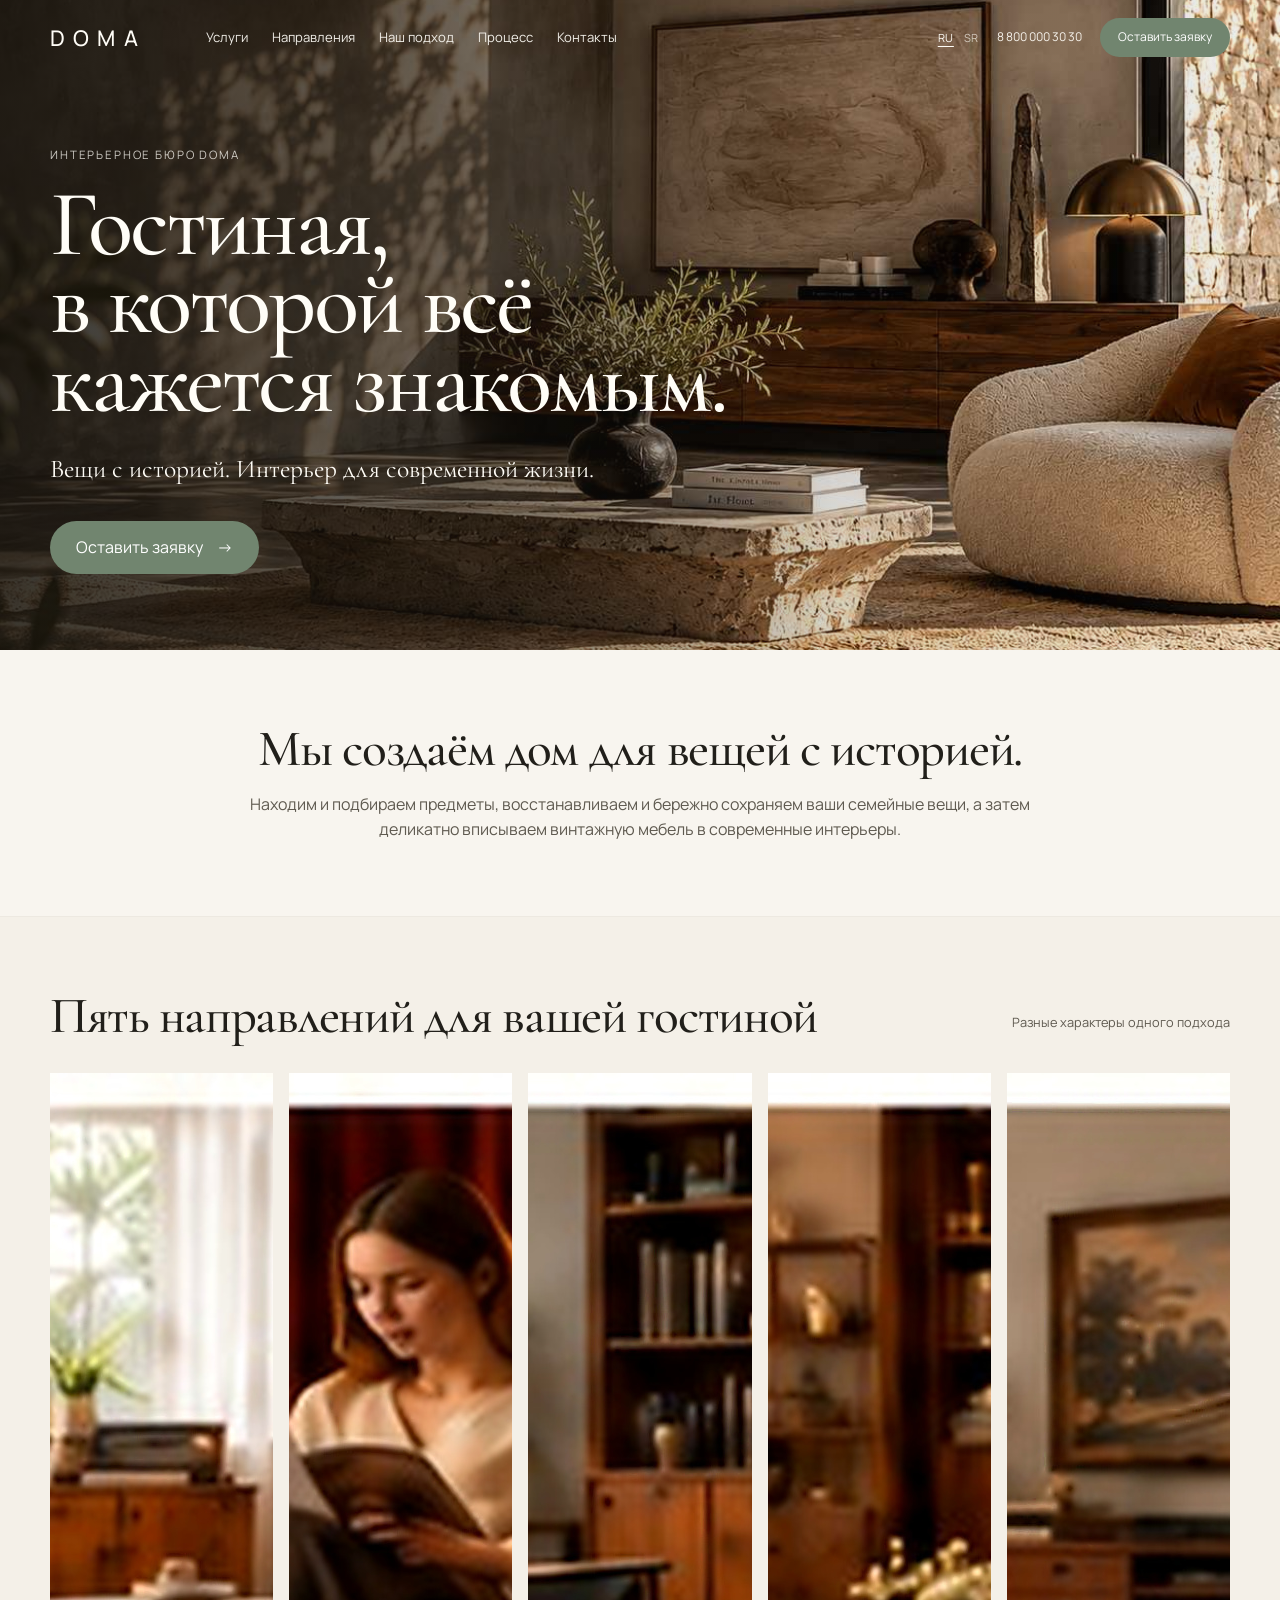
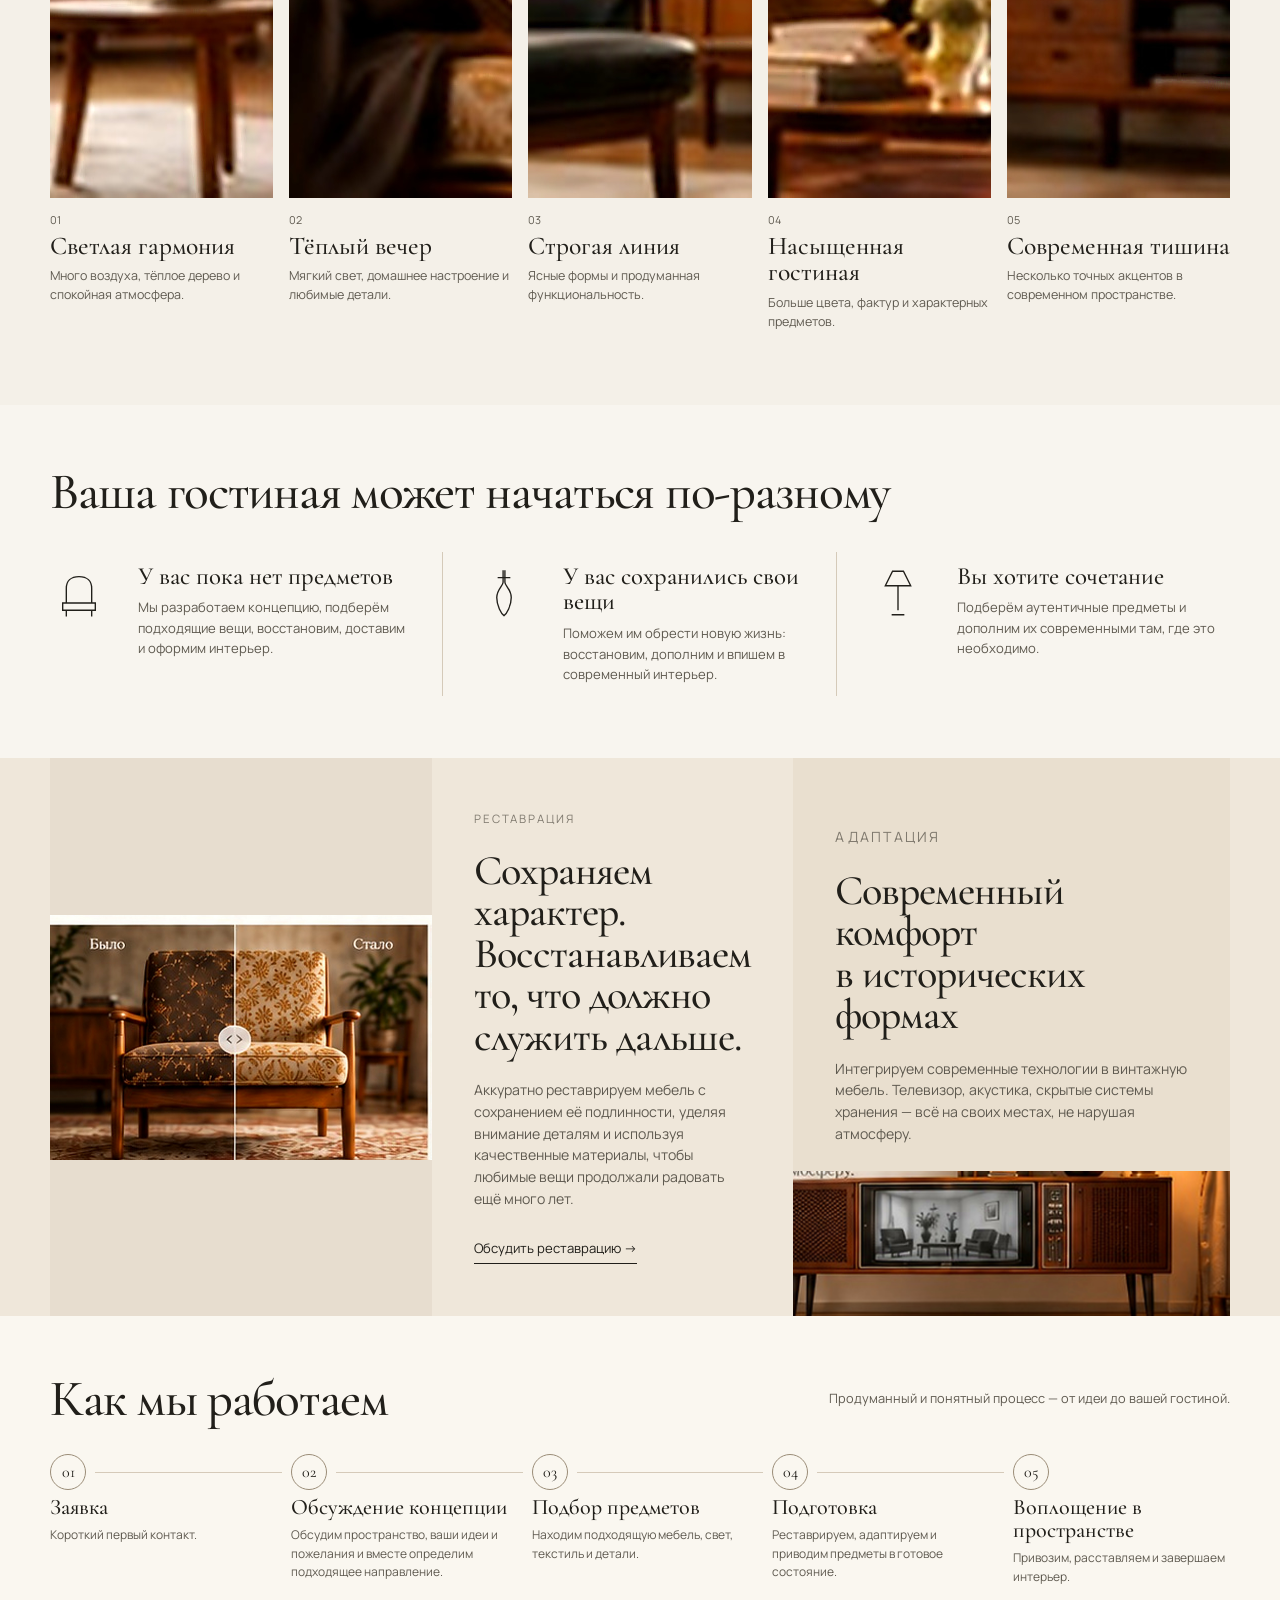
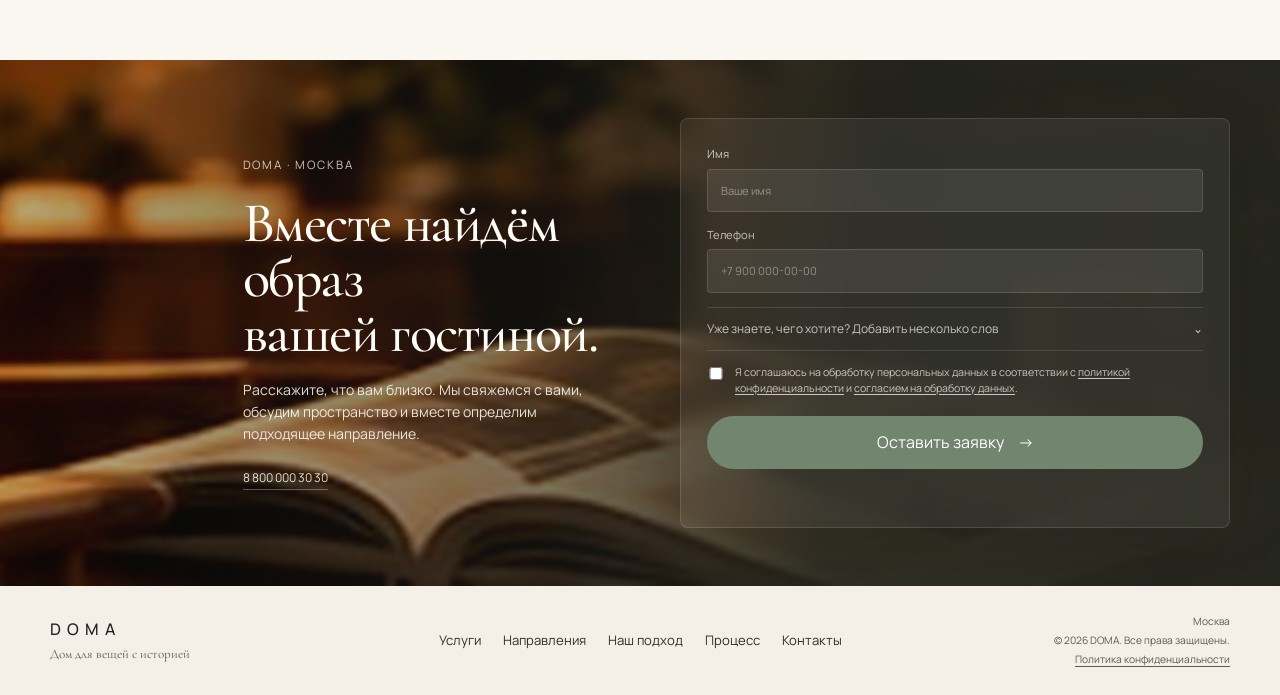
==== commit 87e7f5ed: "Replace hero with high-resolution clean interior photo" ====
--- a/index.html
+++ b/index.html
@@ -13,7 +13,7 @@
   <meta property="og:title" content="DOMA — вещи с историей, интерьер для современной жизни">
   <meta property="og:description" content="Гостиные с вещами с историей и комфортом современной жизни.">
   <meta property="og:url" content="https://dm-mitrii.github.io/DOMA-Landing/">
-  <meta property="og:image" content="https://dm-mitrii.github.io/DOMA-Landing/assets/direction-1.jpg">
+  <meta property="og:image" content="https://dm-mitrii.github.io/DOMA-Landing/assets/hero-new.jpg">
   <meta name="twitter:card" content="summary_large_image">
   <title>DOMA — вещи с историей, интерьер для современной жизни</title>
   <link rel="preconnect" href="https://fonts.googleapis.com">
@@ -22,7 +22,7 @@
   <link rel="alternate" hreflang="ru" href="https://dm-mitrii.github.io/DOMA-Landing/">
   <link rel="alternate" hreflang="sr-Latn" href="https://dm-mitrii.github.io/DOMA-Landing/sr/">
   <link rel="alternate" hreflang="x-default" href="https://dm-mitrii.github.io/DOMA-Landing/">
-  <link rel="preload" as="image" href="assets/hero.jpg" fetchpriority="high">
+  <link rel="preload" as="image" href="assets/hero-new.jpg" fetchpriority="high">
   <link rel="icon" href="favicon.svg" type="image/svg+xml">
   <link rel="stylesheet" href="styles.css">
 </head>
@@ -54,7 +54,7 @@
 
   <main id="main-content">
     <section class="hero" aria-labelledby="hero-title">
-      <img class="hero-media" src="assets/hero.jpg" width="768" height="261" alt="Тёплая гостиная с деревянной мебелью, креслами и мягким светом" fetchpriority="high" decoding="async">
+      <img class="hero-media" src="assets/hero-new.jpg" width="1920" height="654" alt="Тёплая гостиная с деревянной мебелью, креслами и мягким светом" fetchpriority="high" decoding="async">
       <div class="hero-shade"></div>
       <div class="container hero-content">
         <p class="eyebrow">Интерьерное бюро DOMA</p>
--- a/styles.css
+++ b/styles.css
@@ -14,7 +14,7 @@
 }
 
 * { box-sizing: border-box; }
-html { scroll-behavior: smooth; }
+html { scroll-behavior: smooth; scroll-padding-top: 88px; }
 body {
   margin: 0;
   color: var(--ink);
@@ -26,6 +26,10 @@
 }
 img { display: block; max-width: 100%; }
 a { color: inherit; }
+:focus-visible { outline: 2px solid var(--green-dark); outline-offset: 3px; }
+.site-header :focus-visible, .contact-section :focus-visible { outline-color: var(--white); }
+.skip-link { position: fixed; z-index: 100; top: 10px; left: 10px; padding: 10px 14px; border-radius: 6px; background: var(--white); color: var(--ink); text-decoration: none; transform: translateY(-160%); transition: transform .18s ease; }
+.skip-link:focus { transform: translateY(0); }
 button, input, textarea { font: inherit; }
 button { color: inherit; }
 .container { width: min(1180px, calc(100% - 48px)); margin-inline: auto; }
@@ -61,7 +65,7 @@
 .language-switch a { color: inherit; text-decoration: none; opacity: .68; }
 .language-switch a:hover { opacity: 1; }
 .language-switch a.active { opacity: 1; text-decoration: underline; text-underline-offset: 4px; }
-.header-phone { white-space: nowrap; opacity: .92; }
+.header-phone { white-space: nowrap; opacity: .92; text-decoration: none; }
 .menu-toggle { display: none; }
 
 .button {
@@ -84,7 +88,8 @@
 .hero { min-height: 650px; position: relative; display: grid; align-items: center; overflow: hidden; color: var(--white); }
 .hero-media {
   position: absolute; inset: 0;
-  background: url("assets/hero.jpg") center center / cover no-repeat;
+  width: 100%; height: 100%; max-width: none;
+  object-fit: cover; object-position: center center;
   transform: scale(1.035);
 }
 .hero-shade {
@@ -170,9 +175,10 @@
 
 .contact-section { position: relative; color: var(--white); min-height: 390px; overflow: hidden; }
 .contact-media {
-  position: absolute;
-  inset: 0;
-  background: url("assets/cta.jpg") center center / cover no-repeat, #2b2c23;
+  position: absolute; inset: 0;
+  width: 100%; height: 100%; max-width: none;
+  object-fit: cover; object-position: center center;
+  background: #2b2c23;
 }
 .contact-shade {
   position: absolute;
@@ -184,7 +190,7 @@
 .contact-copy h2 { font-size: clamp(2.5rem, 4.4vw, 4.6rem); }
 .contact-copy > p:not(.eyebrow) { margin-top: 18px; max-width: 470px; opacity: .86; font-size: .88rem; }
 .contact-notes { display: flex; flex-wrap: wrap; gap: 16px; margin-top: 24px; font-size: .75rem; opacity: .86; }
-.muted-contact { opacity: .68; }
+.contact-notes a { text-decoration: none; border-bottom: 1px solid rgba(255,255,255,.35); padding-bottom: 2px; }
 
 .lead-form { background: rgba(255,255,255,.06); border: 1px solid rgba(255,255,255,.12); padding: 26px; border-radius: 8px; backdrop-filter: blur(8px); box-shadow: var(--shadow); }
 .lead-form label { display: block; font-size: .7rem; color: rgba(255,255,255,.72); margin-bottom: 14px; }
@@ -222,6 +228,10 @@
 .legal-content ul { padding-left: 20px; }
 .legal-note { margin: 26px 0; padding: 18px 20px; background: #ebe2d3; border-left: 3px solid #8a7d68; }
 
+@media (min-width: 1600px) {
+  .container { width: min(1260px, calc(100% - 96px)); }
+  .direction-grid { gap: 20px; }
+}
 @media (max-width: 1040px) {
   .main-nav { display: none; position: absolute; top: 66px; left: 24px; right: 24px; margin: 0; padding: 20px; background: rgba(30,28,23,.96); border-radius: 8px; flex-direction: column; }
   .main-nav.open { display: flex; }
@@ -247,7 +257,7 @@
   .site-header { padding-top: 14px; }
   .header-meta .button-small { display: none; }
   .hero { min-height: 670px; align-items: end; }
-  .hero-media { background-position: 58% center; }
+  .hero-media { object-position: 58% center; }
   .hero-shade { background: linear-gradient(0deg, rgba(17,15,11,.92) 0%, rgba(17,15,11,.58) 58%, rgba(17,15,11,.16) 100%); }
   .hero-content { padding: 0 0 66px; }
   .hero h1 { font-size: clamp(3.15rem, 15vw, 5.3rem); }
@@ -269,7 +279,7 @@
   .process-list { grid-template-columns: 1fr; gap: 14px; }
   .process-list li { border-top: 1px solid var(--line); padding: 18px 0 18px 52px; }
   .process-list span { top: 18px; }
-  .contact-media { background-size: cover; background-position: 42% center; }
+  .contact-media { object-position: 42% center; }
   .contact-shade { background: linear-gradient(180deg, rgba(20,18,13,.30) 0%, rgba(39,39,31,.76) 34%, rgba(39,39,31,.97) 58%, rgba(39,39,31,1) 100%); }
   .contact-grid { grid-template-columns: 1fr; gap: 26px; padding-top: 190px; }
   .contact-copy { margin: 0; }
@@ -277,3 +287,10 @@
   .footer-row { grid-template-columns: 1fr; }
   .footer-legal { justify-self: start; align-items: flex-start; margin-top: 10px; }
 }
+
+
+@media (prefers-reduced-motion: reduce) {
+  html { scroll-behavior: auto; }
+  *, *::before, *::after { animation-duration: .01ms !important; animation-iteration-count: 1 !important; transition-duration: .01ms !important; }
+  .button:hover { transform: none; }
+}
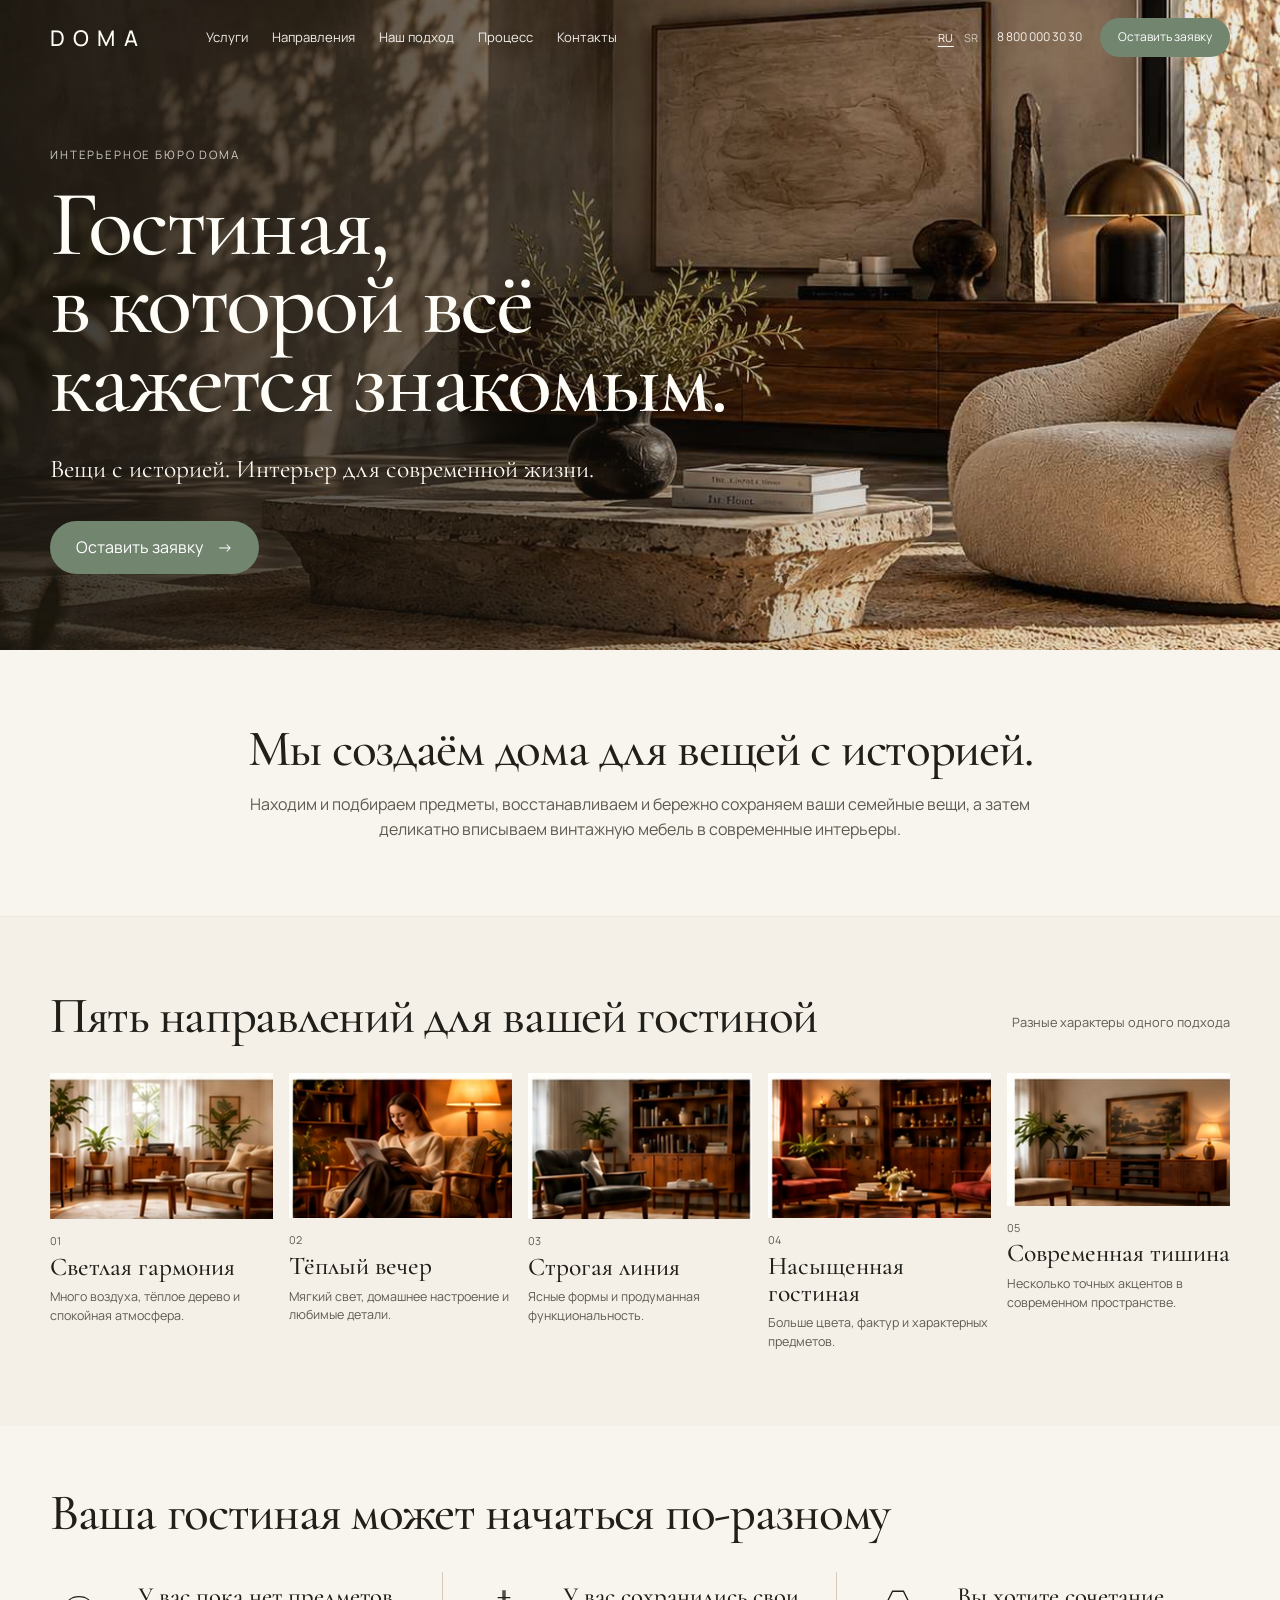
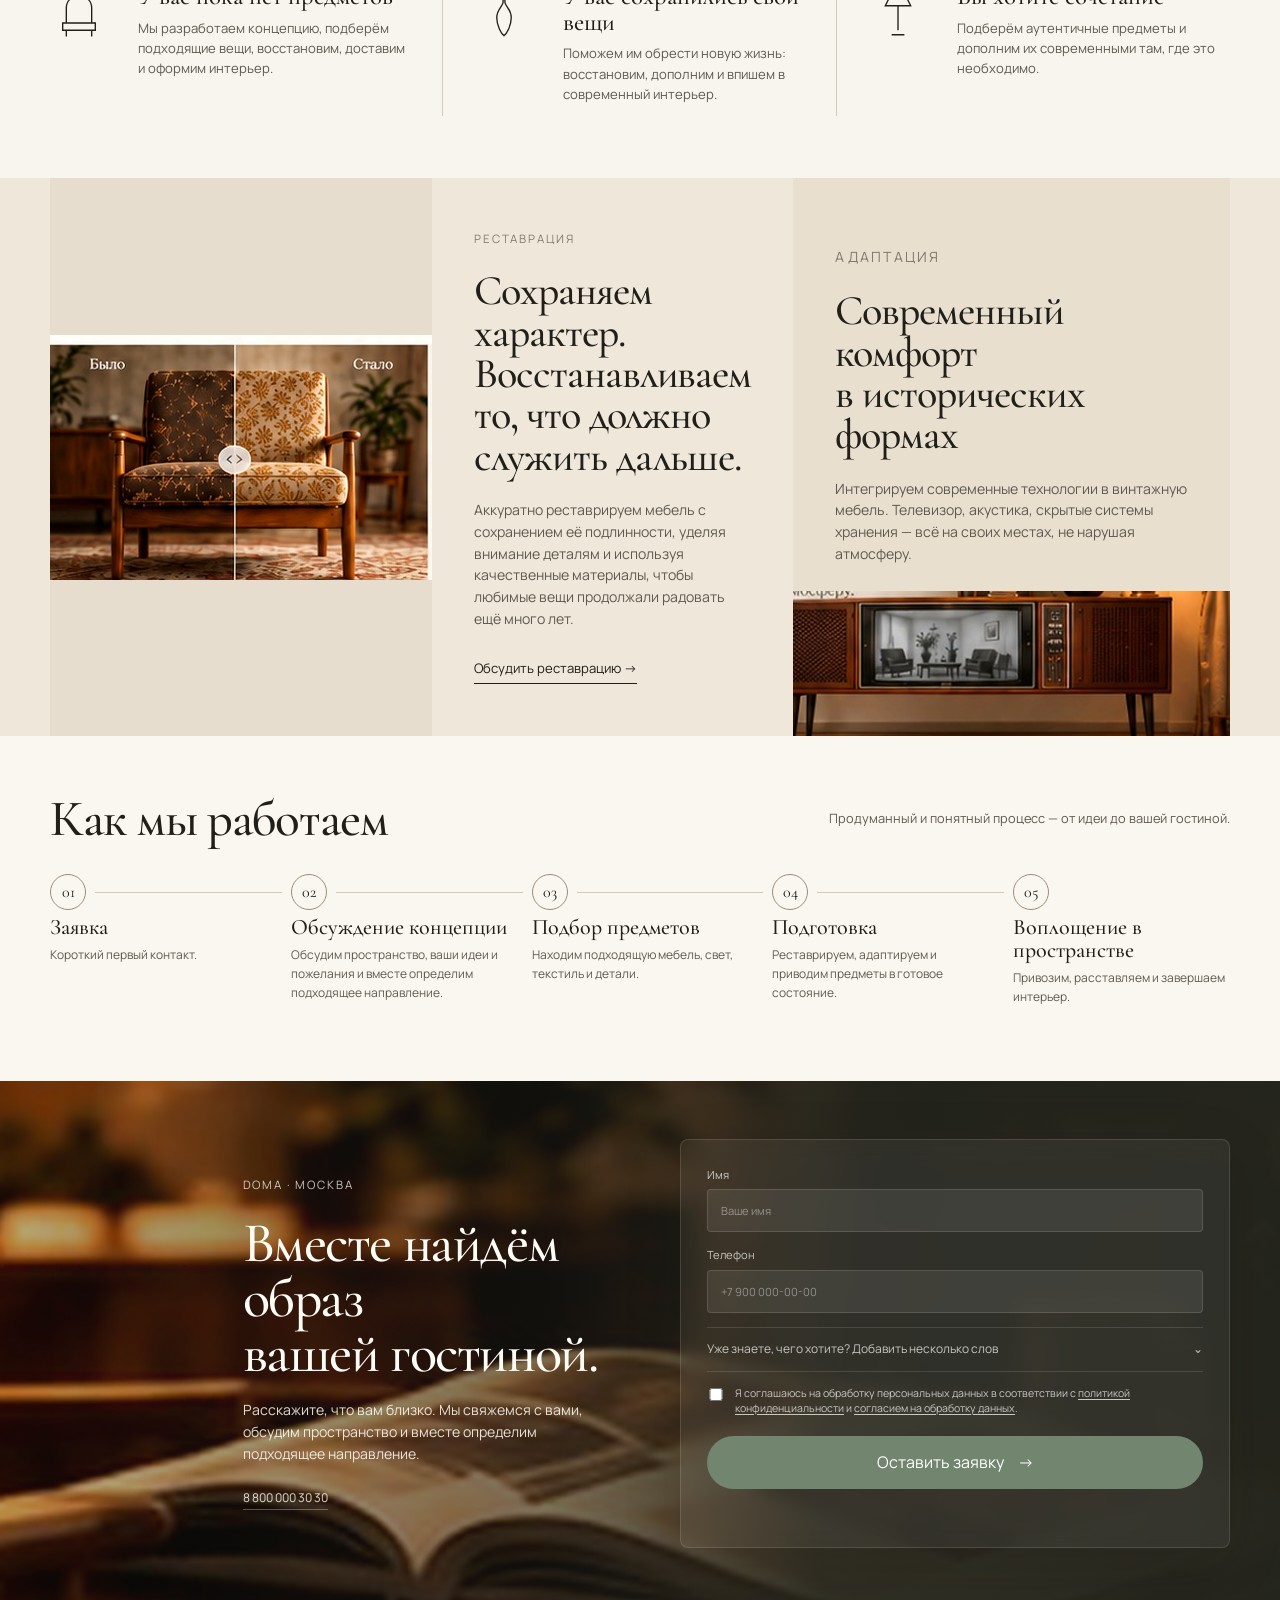
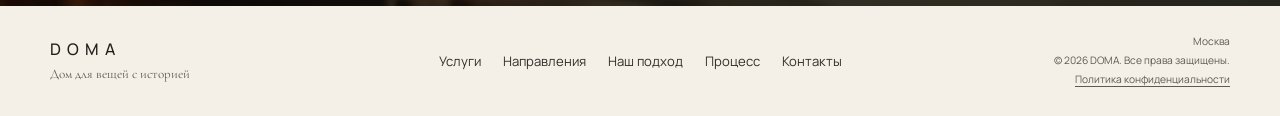
==== commit 913e3de2: "Restore approved intro wording" ====
--- a/index.html
+++ b/index.html
@@ -66,7 +66,7 @@
 
     <section class="intro section" id="approach">
       <div class="container intro-inner">
-        <h2>Мы создаём дом для вещей с историей.</h2>
+        <h2>Мы создаём дома для вещей с историей.</h2>
         <p>Находим и подбираем предметы, восстанавливаем и бережно сохраняем ваши семейные вещи, а затем деликатно вписываем винтажную мебель в современные интерьеры.</p>
       </div>
     </section>
--- a/styles.css
+++ b/styles.css
@@ -109,12 +109,21 @@
 
 .section-heading-row { display: flex; align-items: end; justify-content: space-between; gap: 30px; margin-bottom: 32px; }
 .quiet-link { color: var(--soft-ink); font-size: .8rem; padding-bottom: 8px; }
-.direction-grid { display: grid; grid-template-columns: repeat(5, 1fr); gap: 16px; }
+.direction-grid {
+  display: grid;
+  grid-template-columns: repeat(5, minmax(0, 1fr));
+  gap: 16px;
+  align-items: start;
+}
+.direction-card { min-width: 0; }
 .direction-card img {
+  display: block;
   width: 100%;
-  aspect-ratio: 1.45 / 1;
-  object-fit: cover;
-  display: block;
+  height: auto !important;
+  max-height: none;
+  aspect-ratio: auto;
+  object-fit: contain;
+  object-position: center;
   image-rendering: auto;
 }
 .direction-number { margin-top: 14px; font-size: .68rem; color: var(--soft-ink); }
@@ -267,7 +276,7 @@
   .quiet-link { display: block; margin-top: 12px; }
   .direction-grid { display: flex; overflow-x: auto; scroll-snap-type: x mandatory; gap: 14px; padding-bottom: 12px; margin-right: -15px; }
   .direction-card { min-width: 78vw; scroll-snap-align: start; }
-  .direction-card img { aspect-ratio: 1.4/1; }
+  .direction-card img { width: 100%; height: auto !important; aspect-ratio: auto; object-fit: contain; }
   .services h2 { font-size: 2.7rem; }
   .craft-grid { grid-template-columns: 1fr; }
   .restoration-visual img { min-height: 0; width: 100%; height: auto; aspect-ratio: auto; object-fit: contain; }
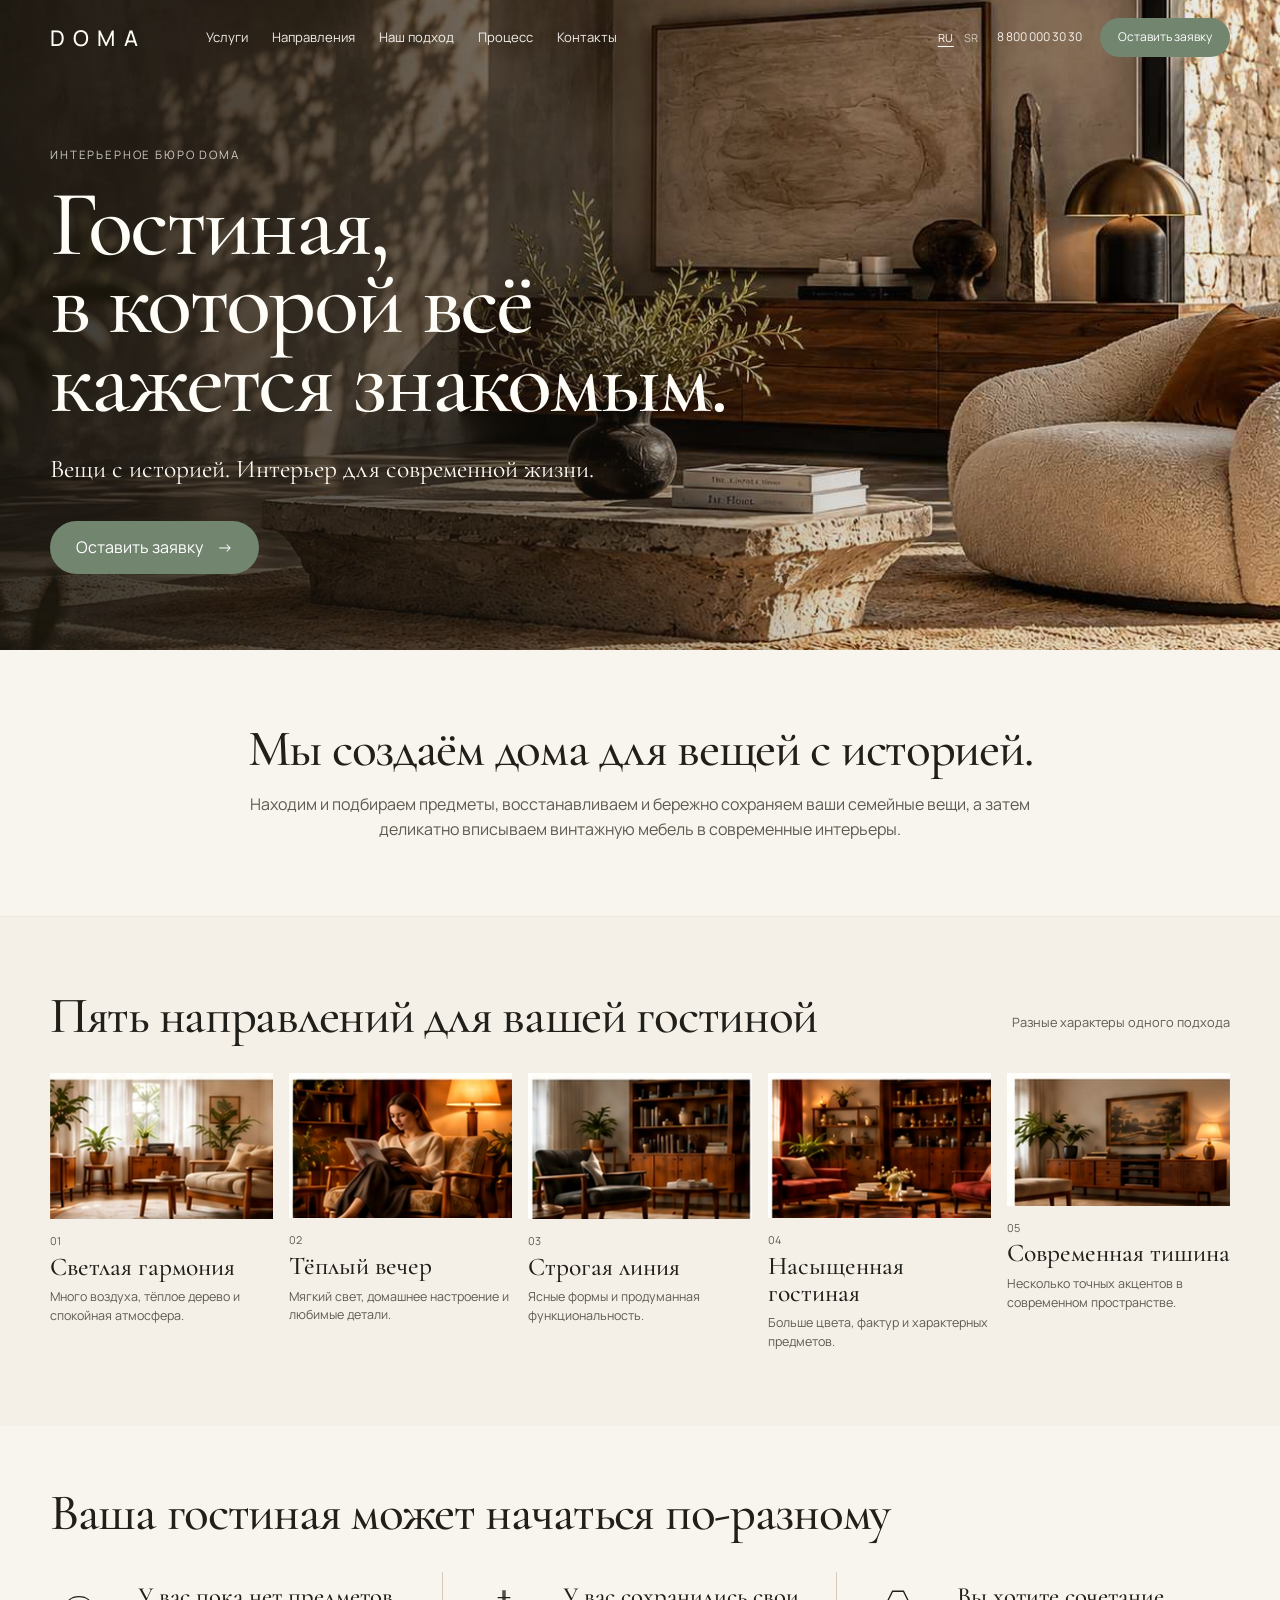
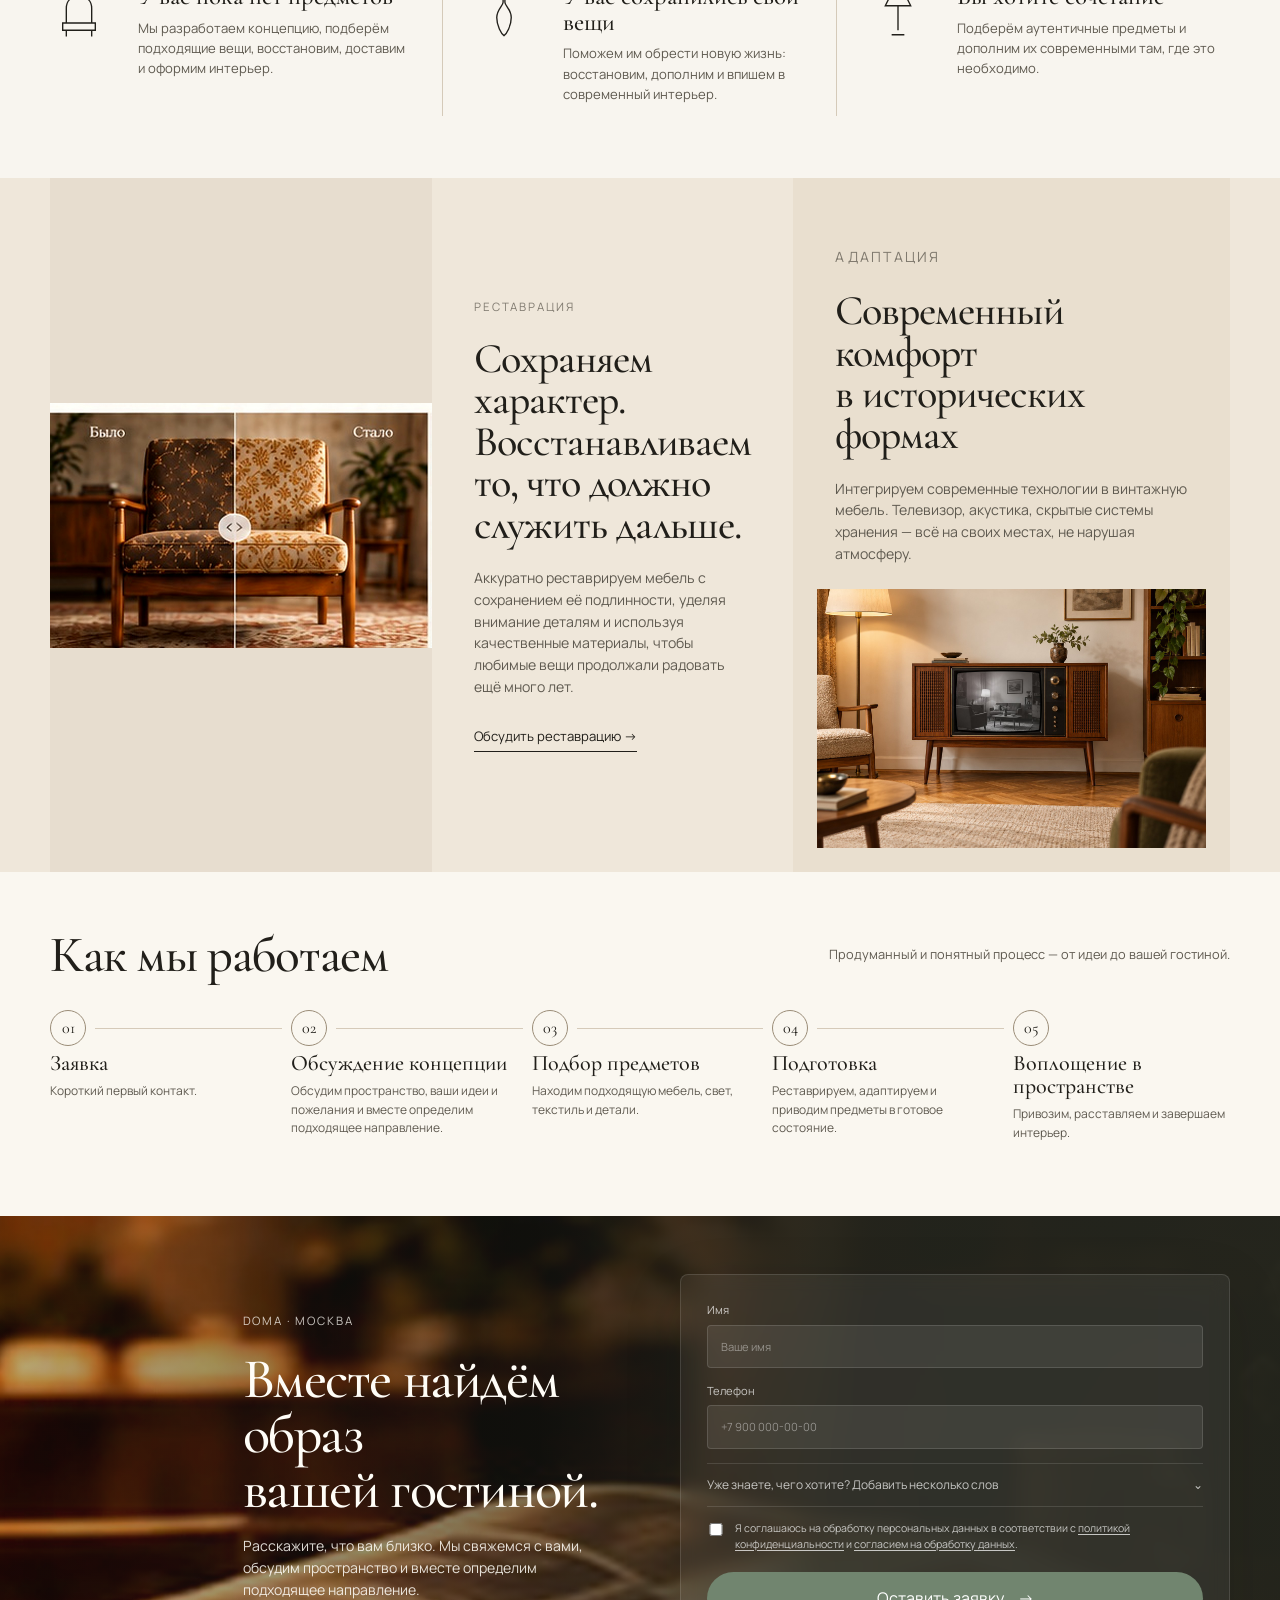
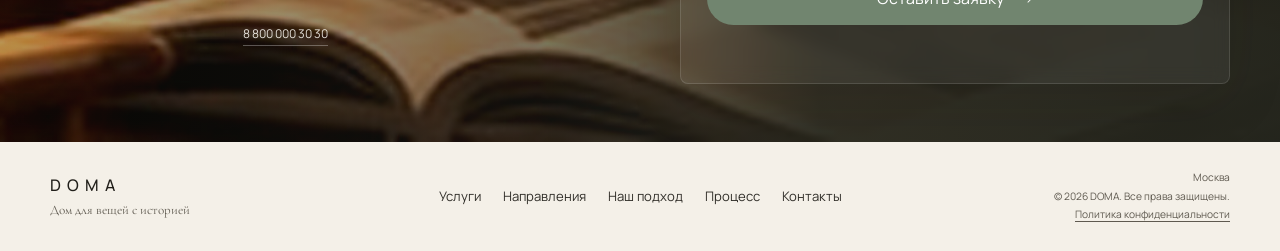
==== commit ab364830: "Replace cropped TV image with fully framed version" ====
--- a/index.html
+++ b/index.html
@@ -150,7 +150,7 @@
             <h2>Современный комфорт<br>в исторических формах</h2>
             <p>Интегрируем современные технологии в винтажную мебель. Телевизор, акустика, скрытые системы хранения — всё на своих местах, не нарушая атмосферу.</p>
           </div>
-          <img src="assets/tv.jpg" width="1780" height="593" alt="Телевизор в деревянном корпусе в стилистике 1970-х на высоких ножках" loading="lazy" decoding="async">
+          <img src="assets/tv.jpg" width="1536" height="1024" alt="Телевизор в деревянном корпусе в стилистике 1970-х на высоких ножках" loading="lazy" decoding="async">
         </div>
       </div>
     </section>
--- a/styles.css
+++ b/styles.css
@@ -163,12 +163,13 @@
 .technology-card { background: #e9dfcf; position: relative; display: flex; flex-direction: column; overflow: hidden; }
 .technology-copy { padding: 46px 42px 24px; position: relative; z-index: 2; }
 .technology-card img {
-  margin-top: auto;
-  width: 100%;
+  display: block;
+  width: calc(100% - 48px);
   height: auto;
+  max-height: none;
+  margin: auto 24px 24px;
   object-fit: contain;
-  object-position: center;
-  display: block;
+  object-position: center center;
 }
 
 .process { background: #faf7f0; padding-top: 58px; }
@@ -253,7 +254,7 @@
   .service-item { border-right: 0; border-bottom: 1px solid var(--line); padding: 20px 0; }
   .craft-grid { grid-template-columns: 1fr 1fr; }
   .technology-card { grid-column: 1 / -1; display: grid; grid-template-columns: 1fr 1.1fr; }
-  .technology-card img { height: auto; min-height: 0; align-self: end; }
+  .technology-card img { width: calc(100% - 48px); height: auto; min-height: 0; margin: auto 24px 24px; align-self: end; object-fit: contain; object-position: center; }
   .process-list { grid-template-columns: repeat(3, 1fr); }
   .process-list li::before { display: none; }
   .contact-copy { margin-left: 0; }
@@ -283,7 +284,7 @@
   .craft-copy { padding: 38px 24px 48px; }
   .technology-card { grid-column: auto; grid-template-columns: 1fr; }
   .technology-copy { padding: 38px 24px 22px; }
-  .technology-card img { min-height: 0; height: auto; width: 100%; object-fit: contain; }
+  .technology-card img { min-height: 0; height: auto; width: calc(100% - 32px); margin: 0 16px 24px; object-fit: contain; object-position: center; }
   .process-heading p { margin-top: 12px; }
   .process-list { grid-template-columns: 1fr; gap: 14px; }
   .process-list li { border-top: 1px solid var(--line); padding: 18px 0 18px 52px; }
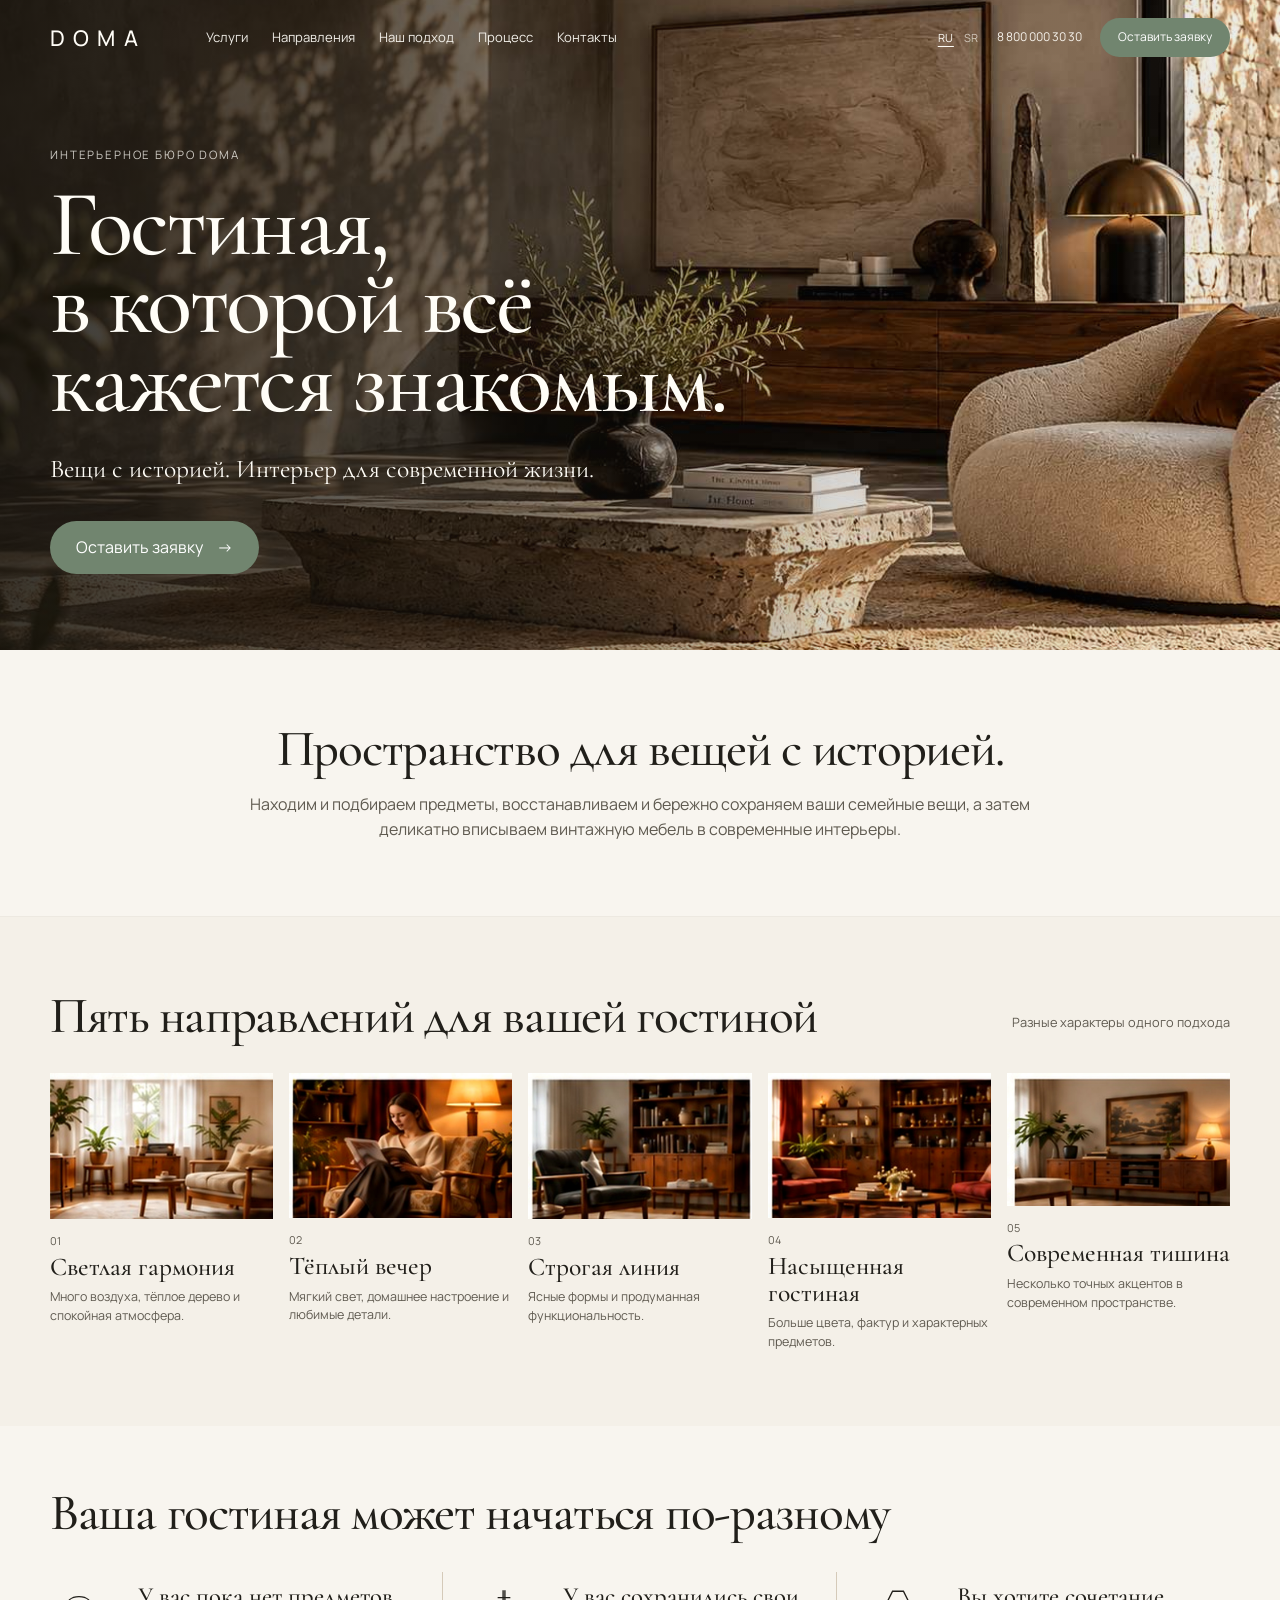
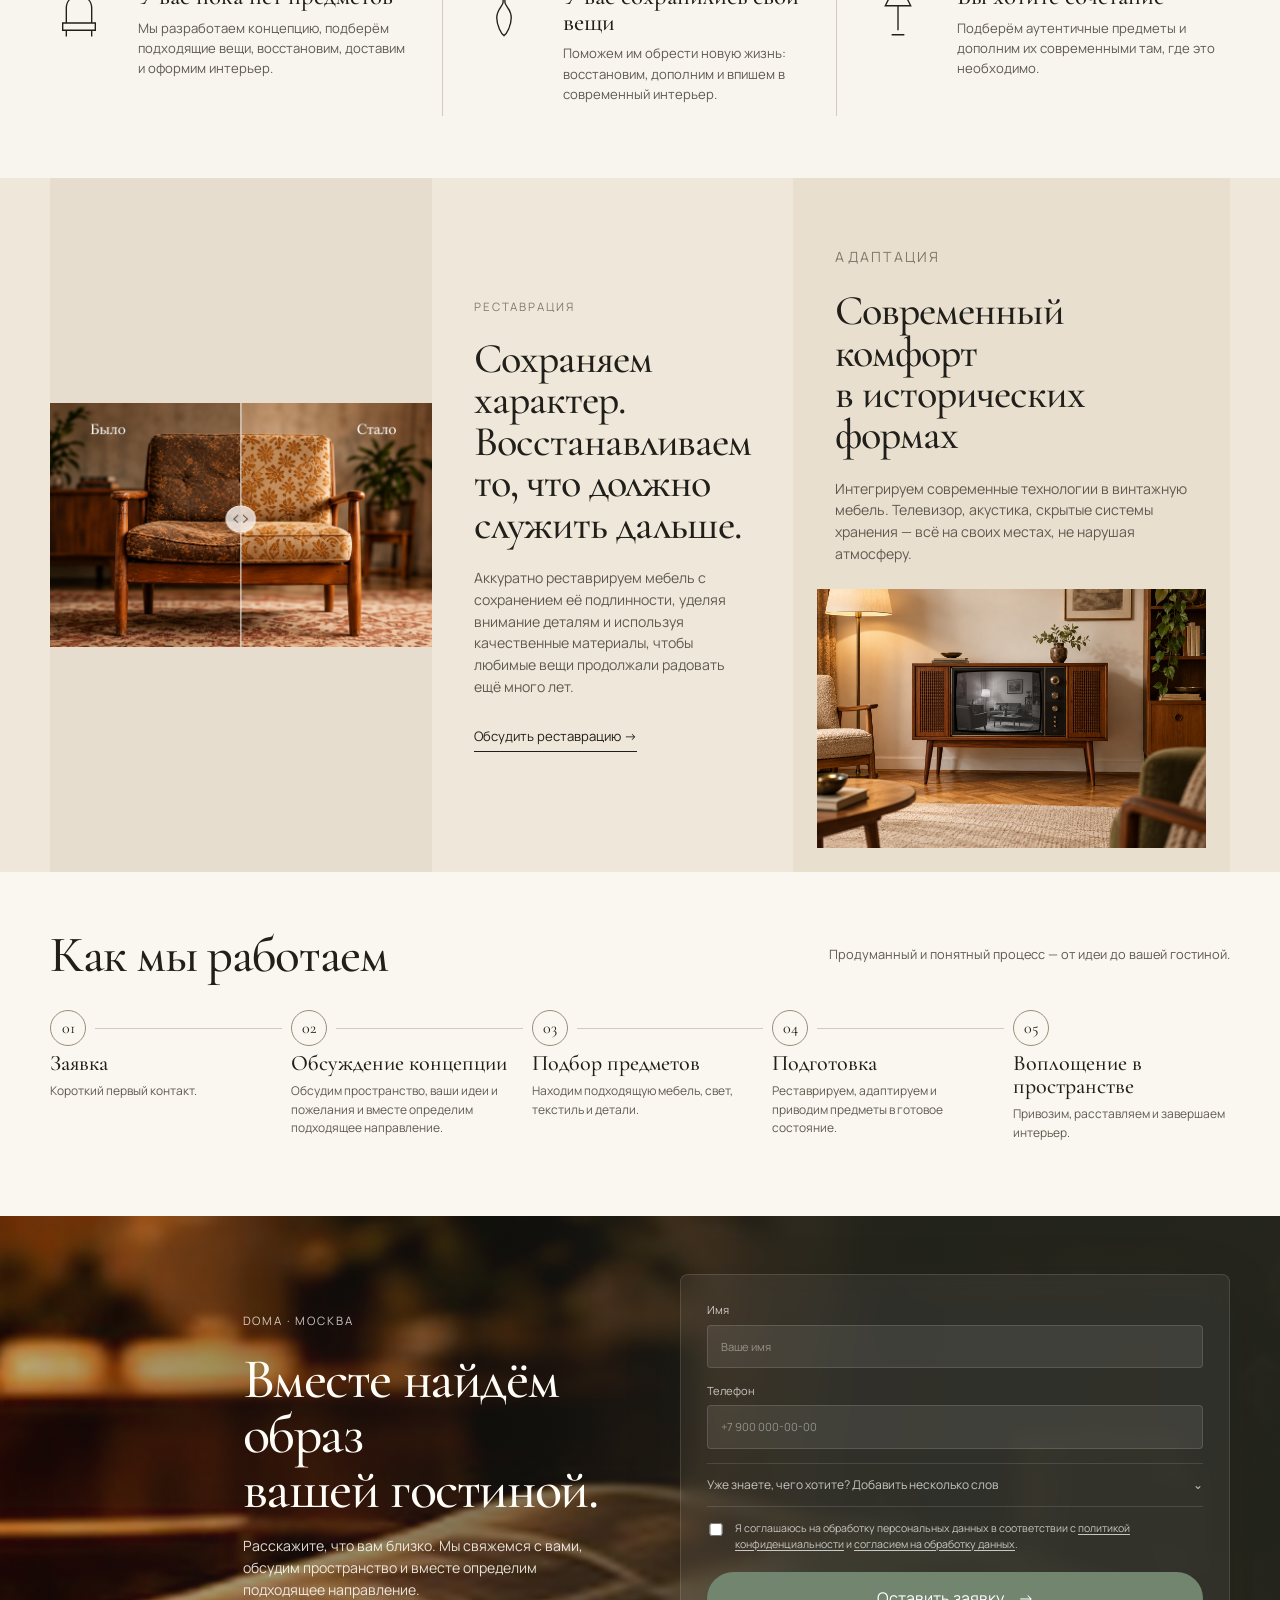
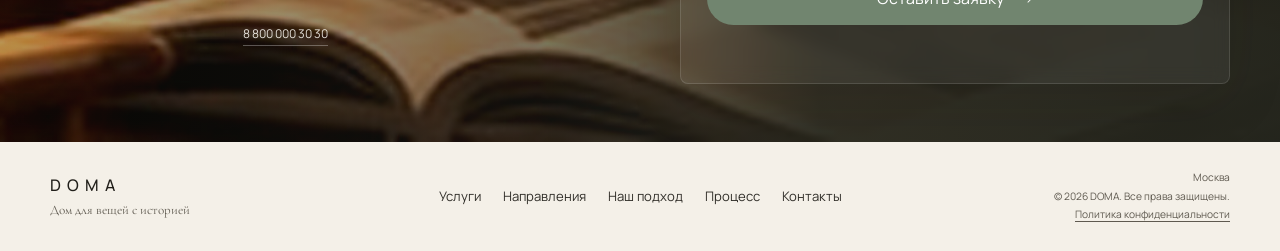
==== commit f437ea6d: "Update restoration image and approved intro heading" ====
--- a/index.html
+++ b/index.html
@@ -66,7 +66,7 @@
 
     <section class="intro section" id="approach">
       <div class="container intro-inner">
-        <h2>Мы создаём дома для вещей с историей.</h2>
+        <h2>Пространство для вещей с историей.</h2>
         <p>Находим и подбираем предметы, восстанавливаем и бережно сохраняем ваши семейные вещи, а затем деликатно вписываем винтажную мебель в современные интерьеры.</p>
       </div>
     </section>
@@ -136,7 +136,7 @@
     <section class="craft-section">
       <div class="container craft-grid">
         <div class="restoration-visual">
-          <img src="assets/restoration.jpg" width="1492" height="956" alt="Кресло до и после реставрации" loading="lazy" decoding="async">
+          <img src="assets/restoration.jpg" width="1568" height="1003" alt="Кресло до и после реставрации" loading="lazy" decoding="async">
         </div>
         <div class="craft-copy">
           <p class="eyebrow dark">Реставрация</p>
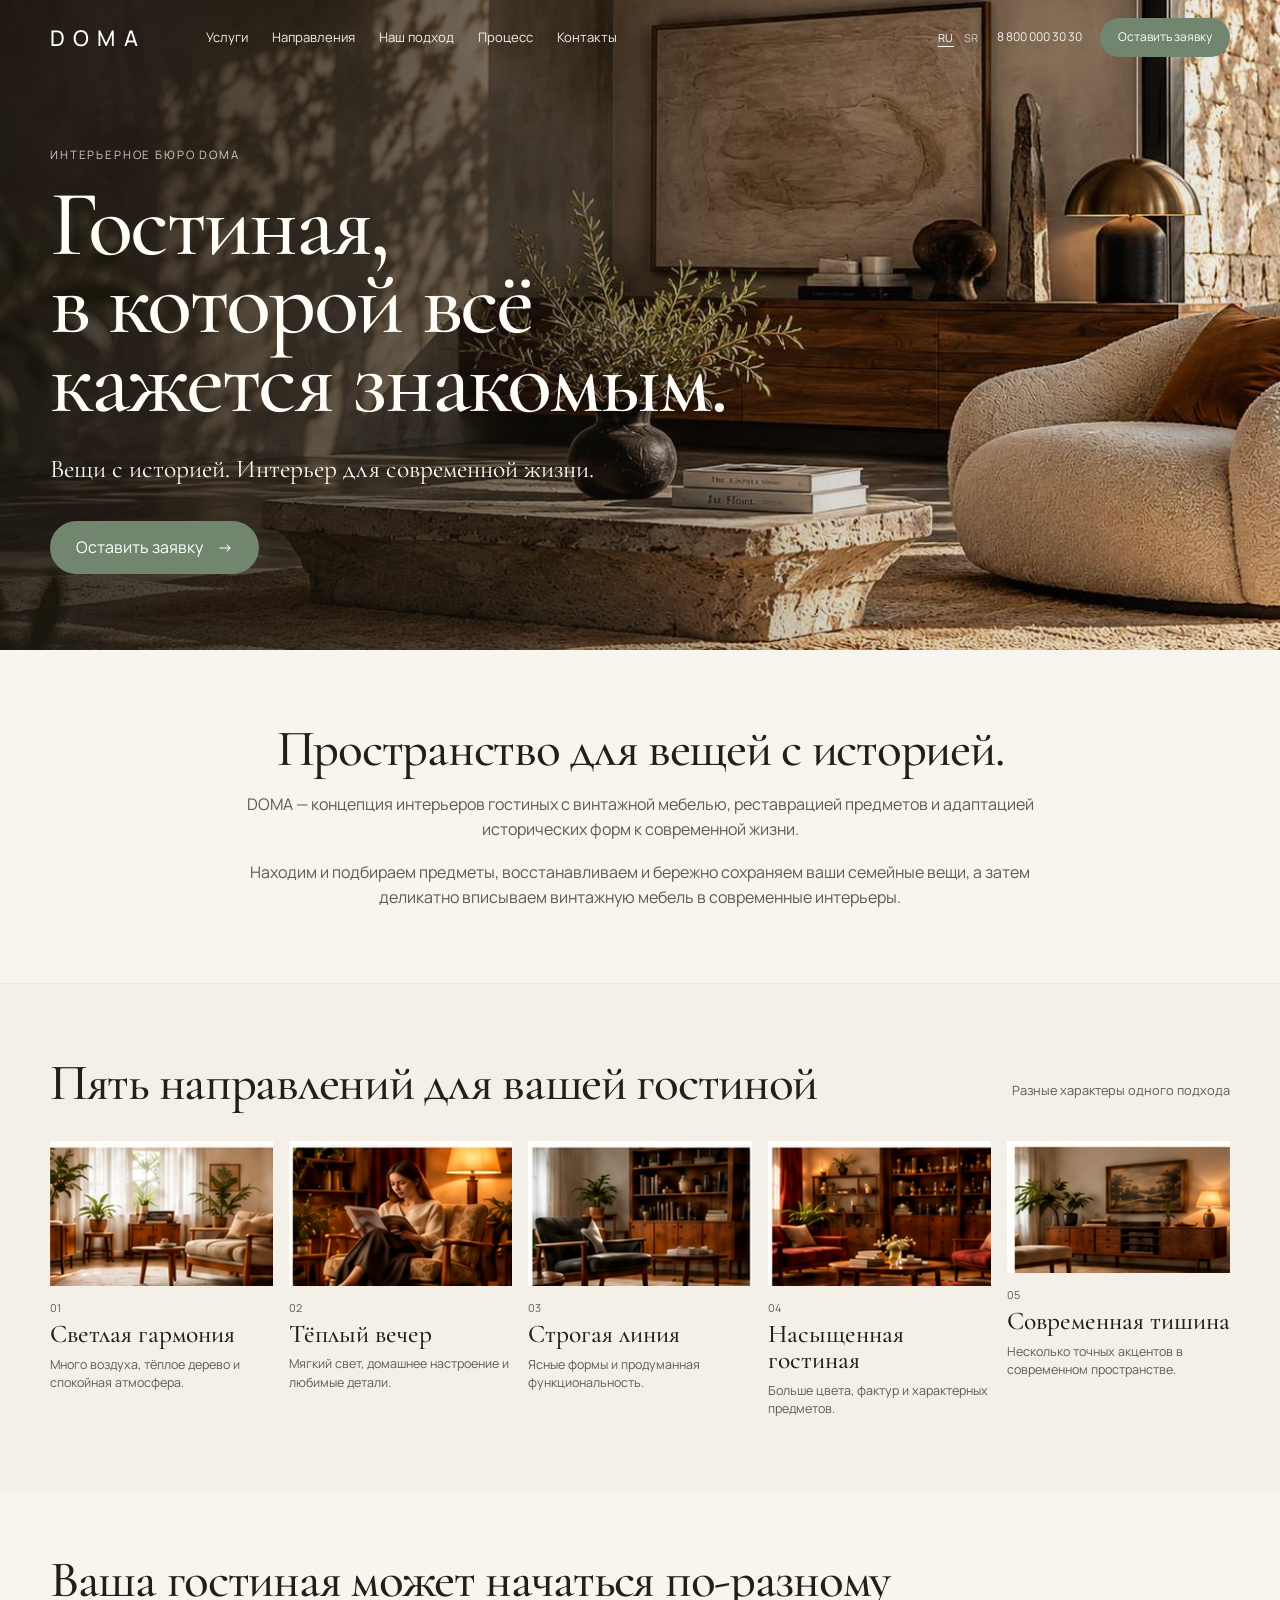
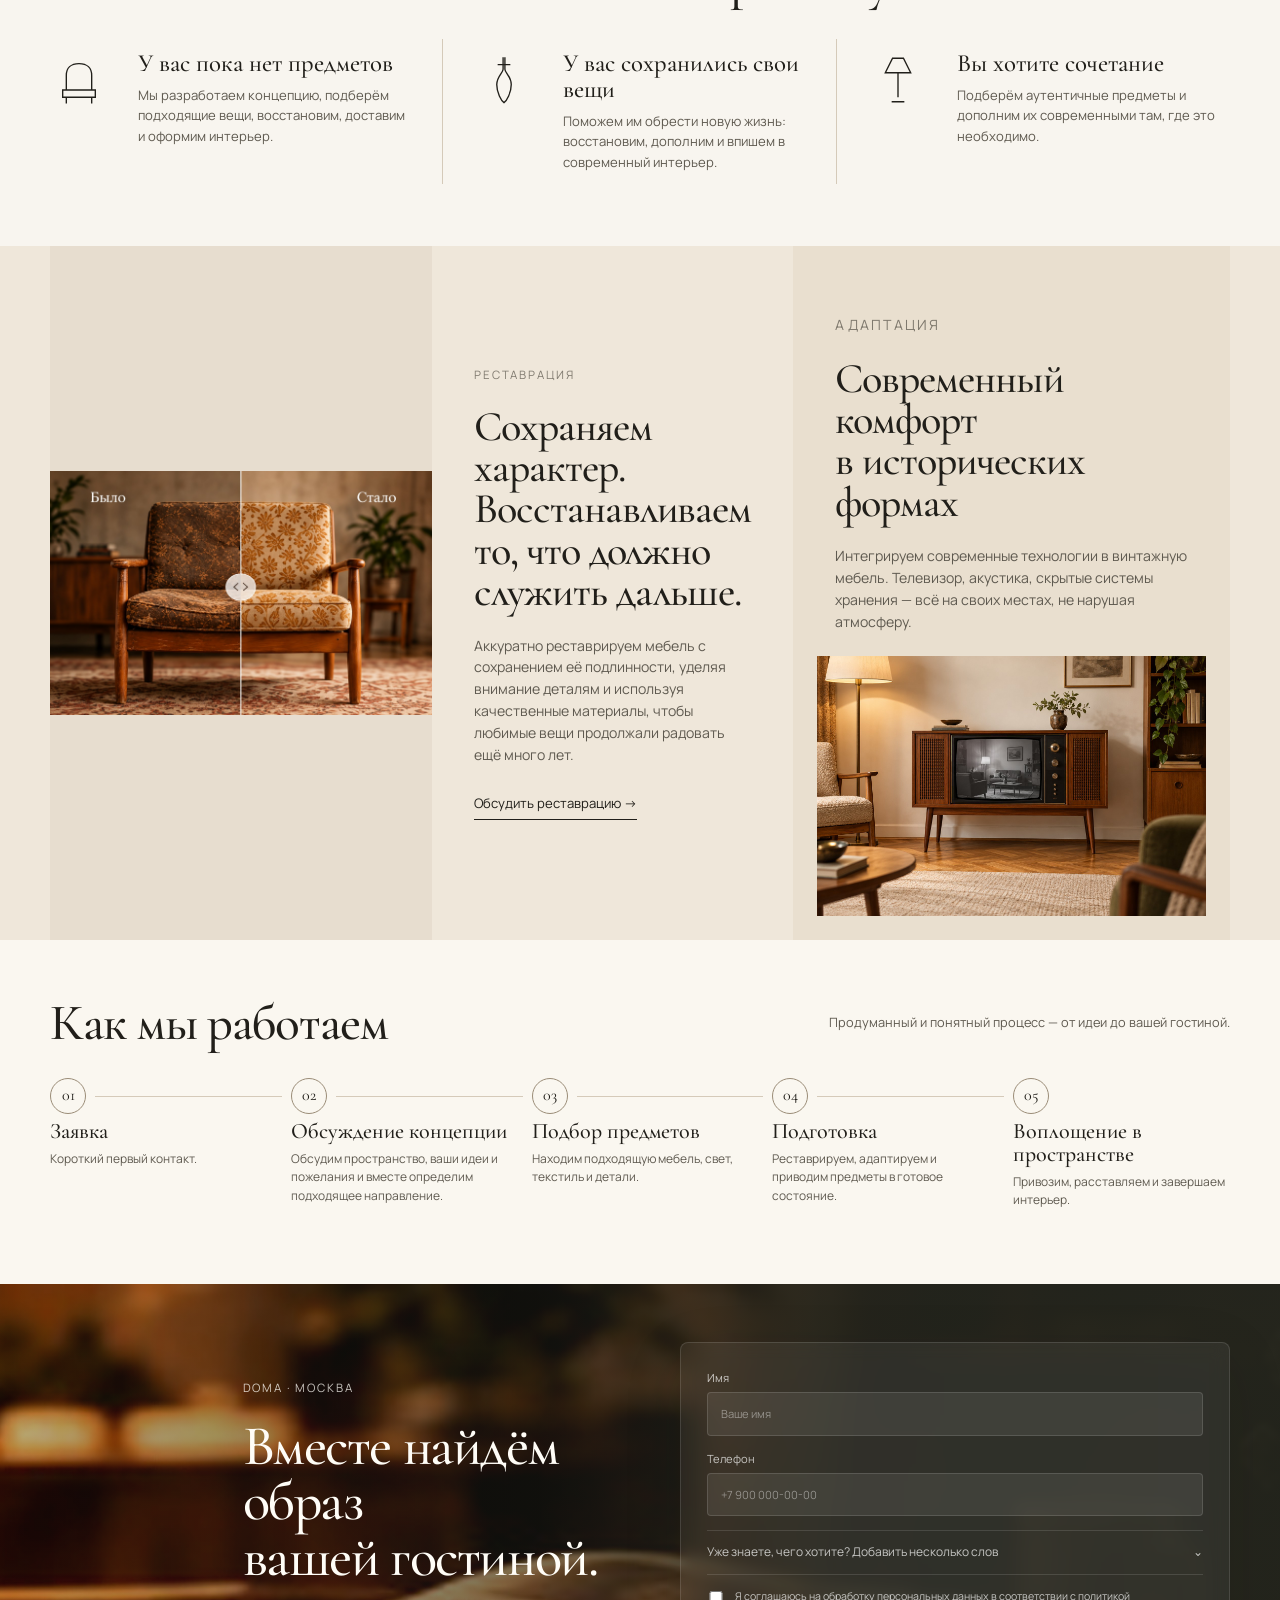
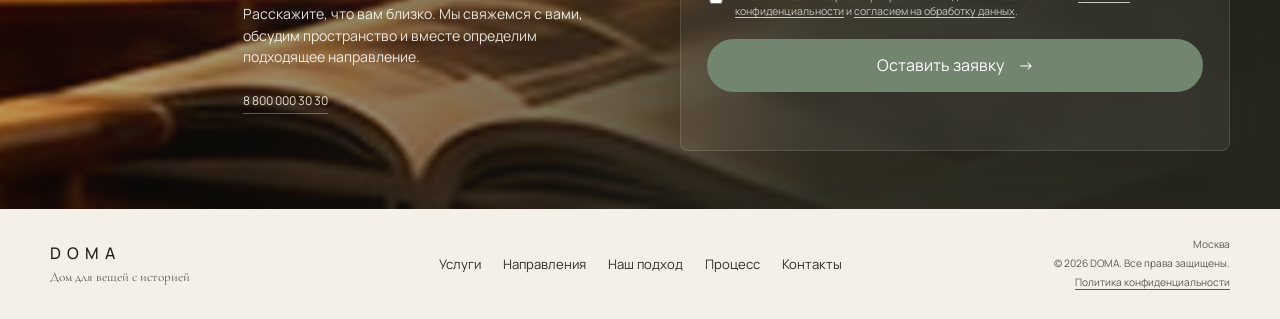
==== commit 5b91bdd6: "Add approved SEO baseline" ====
--- a/index.html
+++ b/index.html
@@ -3,7 +3,7 @@
 <head>
   <meta charset="utf-8">
   <meta name="viewport" content="width=device-width, initial-scale=1">
-  <meta name="description" content="DOMA — интерьерное бюро. Гостиные с вещами с историей и комфортом современной жизни.">
+  <meta name="description" content="Интерьеры гостиных с винтажной мебелью: подбор предметов, реставрация семейных вещей и современный комфорт в исторических формах.">
   <meta name="robots" content="index,follow,max-image-preview:large">
   <meta name="theme-color" content="#2d2a20">
   <link rel="canonical" href="https://dm-mitrii.github.io/DOMA-Landing/">
@@ -15,7 +15,7 @@
   <meta property="og:url" content="https://dm-mitrii.github.io/DOMA-Landing/">
   <meta property="og:image" content="https://dm-mitrii.github.io/DOMA-Landing/assets/hero-new.jpg">
   <meta name="twitter:card" content="summary_large_image">
-  <title>DOMA — вещи с историей, интерьер для современной жизни</title>
+  <title>Дизайн гостиной с винтажной мебелью — DOMA</title>
   <link rel="preconnect" href="https://fonts.googleapis.com">
   <link rel="preconnect" href="https://fonts.gstatic.com" crossorigin>
   <link href="https://fonts.googleapis.com/css2?family=Cormorant+Garamond:wght@400;500;600&family=Manrope:wght@400;500;600&display=swap" rel="stylesheet">
@@ -25,6 +25,16 @@
   <link rel="preload" as="image" href="assets/hero-new.jpg" fetchpriority="high">
   <link rel="icon" href="favicon.svg" type="image/svg+xml">
   <link rel="stylesheet" href="styles.css">
+  <script type="application/ld+json">
+  {
+    "@context": "https://schema.org",
+    "@type": "WebSite",
+    "name": "DOMA",
+    "url": "https://dm-mitrii.github.io/DOMA-Landing/",
+    "description": "Интерьеры гостиных с винтажной мебелью, реставрацией предметов и современным комфортом в исторических формах.",
+    "inLanguage": ["ru", "sr-Latn"]
+  }
+  </script>
 </head>
 <body>
   <a class="skip-link" href="#main-content">Перейти к содержанию</a>
@@ -67,6 +77,7 @@
     <section class="intro section" id="approach">
       <div class="container intro-inner">
         <h2>Пространство для вещей с историей.</h2>
+        <p>DOMA — концепция интерьеров гостиных с винтажной мебелью, реставрацией предметов и адаптацией исторических форм к современной жизни.</p>
         <p>Находим и подбираем предметы, восстанавливаем и бережно сохраняем ваши семейные вещи, а затем деликатно вписываем винтажную мебель в современные интерьеры.</p>
       </div>
     </section>
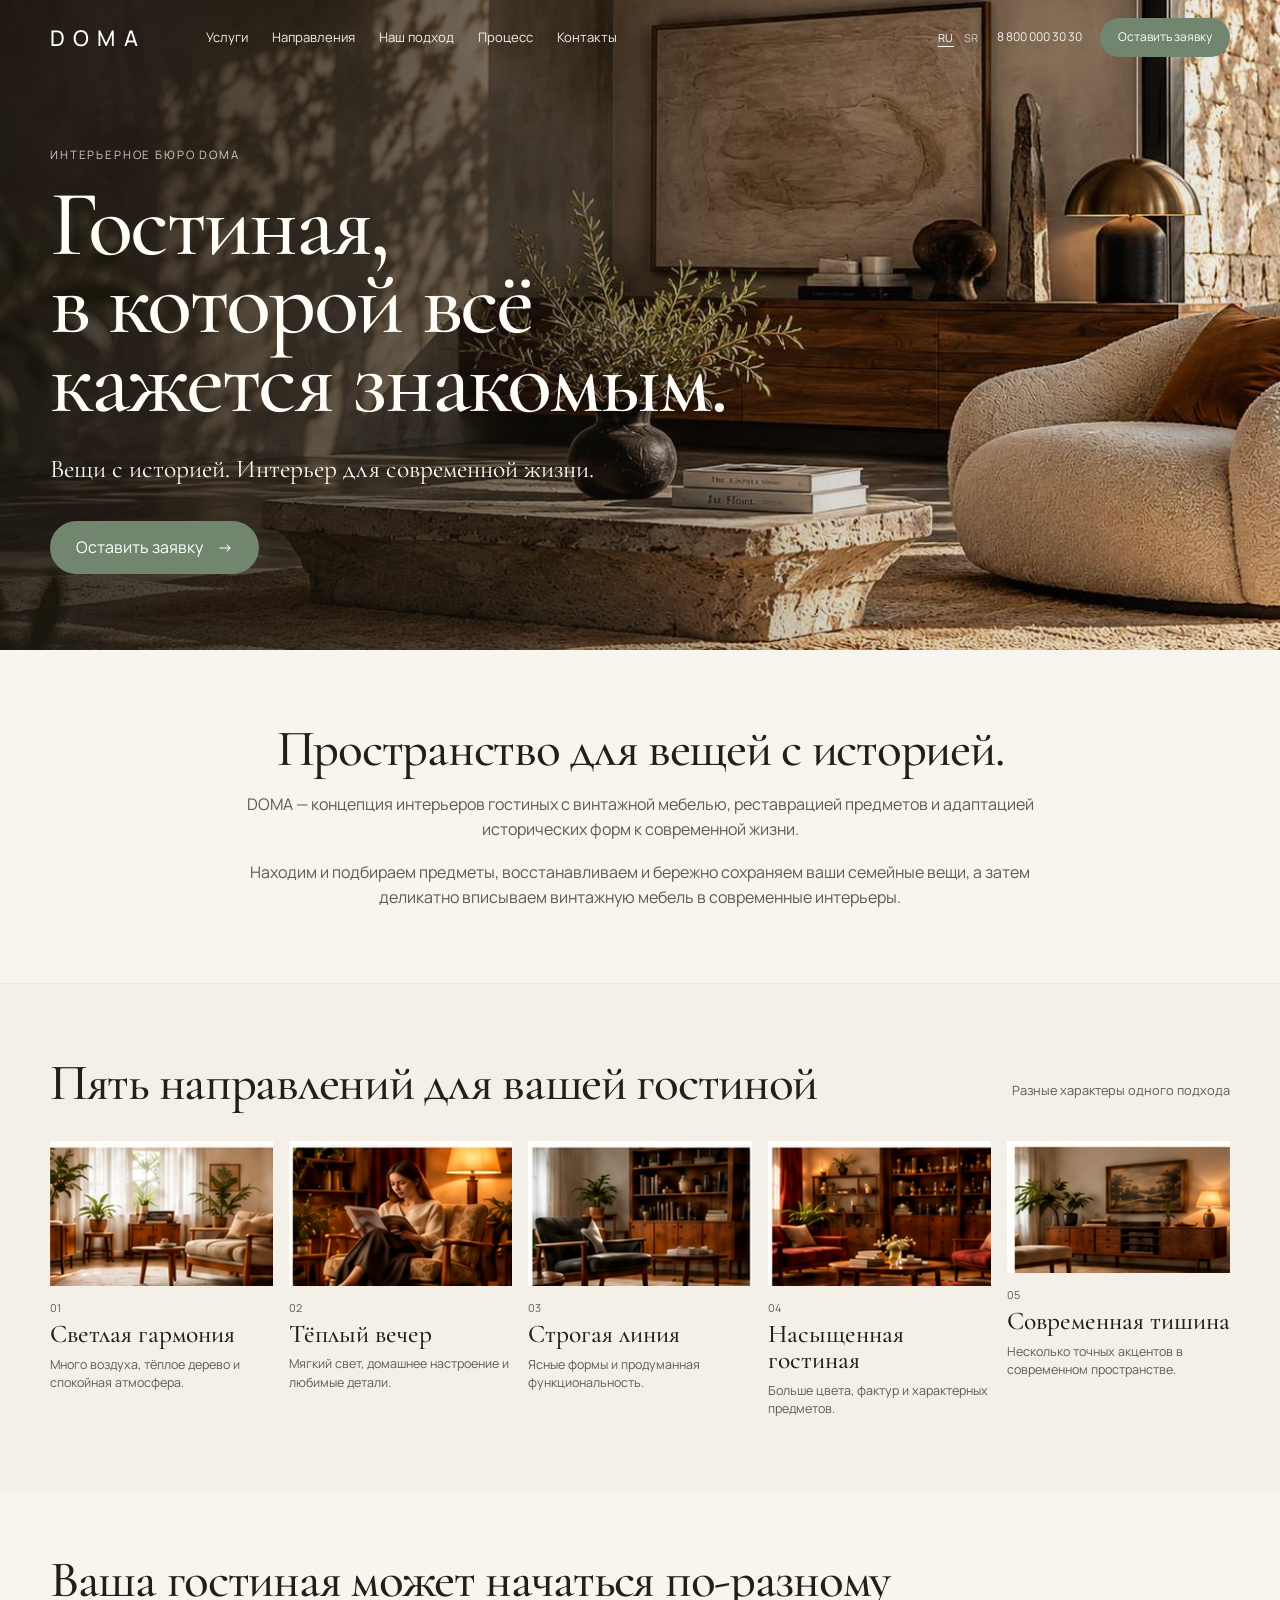
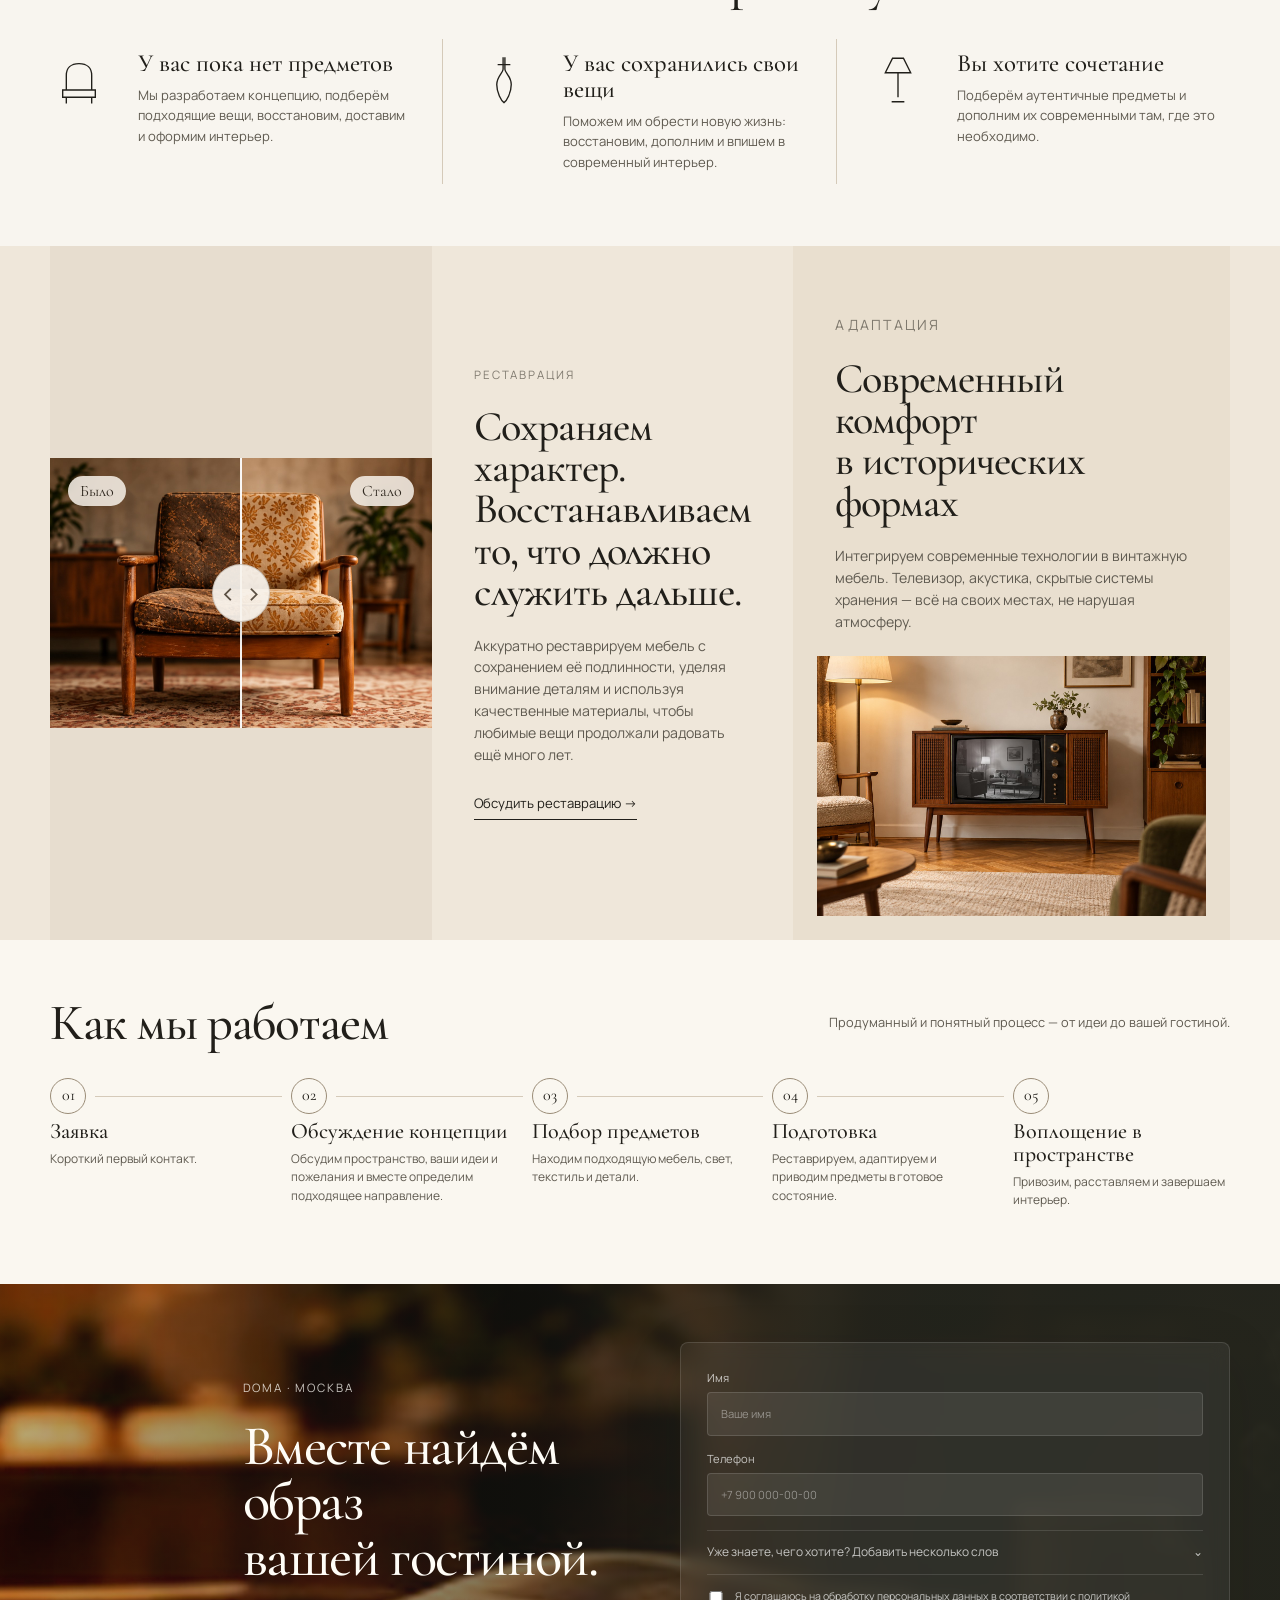
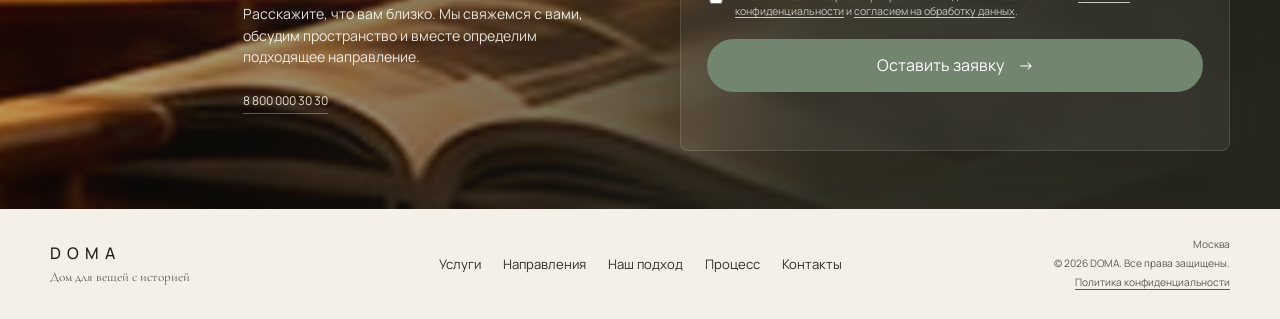
==== commit 234475ba: "Add interactive restoration before-after slider" ====
--- a/index.html
+++ b/index.html
@@ -147,7 +147,18 @@
     <section class="craft-section">
       <div class="container craft-grid">
         <div class="restoration-visual">
-          <img src="assets/restoration.jpg" width="1568" height="1003" alt="Кресло до и после реставрации" loading="lazy" decoding="async">
+          <div class="restoration-compare" data-compare style="--position: 50%;">
+            <img class="restoration-image restoration-after" src="assets/restoration-after.jpg" width="1420" height="1003" alt="Кресло после реставрации" loading="lazy" decoding="async">
+            <div class="restoration-before-wrap">
+              <img class="restoration-image restoration-before" src="assets/restoration-before.jpg" width="1420" height="1003" alt="Кресло до реставрации" loading="lazy" decoding="async">
+            </div>
+            <span class="restoration-label restoration-label-before">Было</span>
+            <span class="restoration-label restoration-label-after">Стало</span>
+            <div class="restoration-divider" aria-hidden="true">
+              <span class="restoration-handle"><span>‹</span><span>›</span></span>
+            </div>
+            <input class="restoration-range" type="range" min="0" max="100" value="50" aria-label="Сравнить кресло до и после реставрации">
+          </div>
         </div>
         <div class="craft-copy">
           <p class="eyebrow dark">Реставрация</p>
--- a/styles.css
+++ b/styles.css
@@ -149,12 +149,96 @@
   background: #e7ddcf;
   overflow: hidden;
 }
-.restoration-visual img {
+.restoration-compare {
+  --position: 50%;
+  position: relative;
   width: 100%;
-  height: auto;
-  max-height: 100%;
-  object-fit: contain;
+  aspect-ratio: 1420 / 1003;
+  overflow: hidden;
+  cursor: ew-resize;
+  user-select: none;
+  touch-action: pan-y;
+  background: #d9c9b4;
+}
+.restoration-image {
+  position: absolute;
+  inset: 0;
   display: block;
+  width: 100%;
+  height: 100%;
+  max-width: none;
+  object-fit: cover;
+  pointer-events: none;
+}
+.restoration-before-wrap {
+  position: absolute;
+  inset: 0;
+  overflow: hidden;
+  clip-path: inset(0 calc(100% - var(--position)) 0 0);
+}
+.restoration-label {
+  position: absolute;
+  z-index: 3;
+  top: 18px;
+  padding: 7px 12px;
+  border-radius: 999px;
+  background: rgba(247, 242, 233, .86);
+  color: #312a21;
+  font-family: var(--serif);
+  font-size: 1rem;
+  line-height: 1;
+  pointer-events: none;
+  backdrop-filter: blur(5px);
+}
+.restoration-label-before { left: 18px; }
+.restoration-label-after { right: 18px; }
+.restoration-divider {
+  position: absolute;
+  z-index: 4;
+  top: 0;
+  bottom: 0;
+  left: var(--position);
+  width: 2px;
+  background: rgba(255,255,255,.94);
+  transform: translateX(-1px);
+  pointer-events: none;
+}
+.restoration-handle {
+  position: absolute;
+  top: 50%;
+  left: 50%;
+  width: 58px;
+  height: 58px;
+  border-radius: 50%;
+  border: 1px solid rgba(70,58,43,.22);
+  background: rgba(248,244,237,.93);
+  color: #5b5043;
+  box-shadow: 0 10px 28px rgba(38,30,21,.18);
+  display: flex;
+  align-items: center;
+  justify-content: center;
+  gap: 8px;
+  font-family: var(--sans);
+  font-size: 1.7rem;
+  line-height: 1;
+  transform: translate(-50%, -50%);
+}
+.restoration-range {
+  position: absolute;
+  z-index: 5;
+  inset: 0;
+  width: 100%;
+  height: 100%;
+  margin: 0;
+  opacity: 0;
+  cursor: ew-resize;
+}
+.restoration-compare:focus-within {
+  outline: 2px solid var(--green-dark);
+  outline-offset: 3px;
+}
+.restoration-compare:focus-within .restoration-handle {
+  box-shadow: 0 0 0 3px rgba(255,255,255,.85), 0 10px 28px rgba(38,30,21,.2);
 }
 .craft-copy { padding: 52px 42px; display: flex; flex-direction: column; justify-content: center; }
 .craft-copy h2, .technology-card h2 { font-size: clamp(2.1rem, 3.3vw, 3.35rem); }
@@ -280,7 +364,11 @@
   .direction-card img { width: 100%; height: auto !important; aspect-ratio: auto; object-fit: contain; }
   .services h2 { font-size: 2.7rem; }
   .craft-grid { grid-template-columns: 1fr; }
-  .restoration-visual img { min-height: 0; width: 100%; height: auto; aspect-ratio: auto; object-fit: contain; }
+  .restoration-compare { width: 100%; }
+  .restoration-label { top: 12px; padding: 6px 10px; font-size: .88rem; }
+  .restoration-label-before { left: 12px; }
+  .restoration-label-after { right: 12px; }
+  .restoration-handle { width: 50px; height: 50px; font-size: 1.45rem; }
   .craft-copy { padding: 38px 24px 48px; }
   .technology-card { grid-column: auto; grid-template-columns: 1fr; }
   .technology-copy { padding: 38px 24px 22px; }
